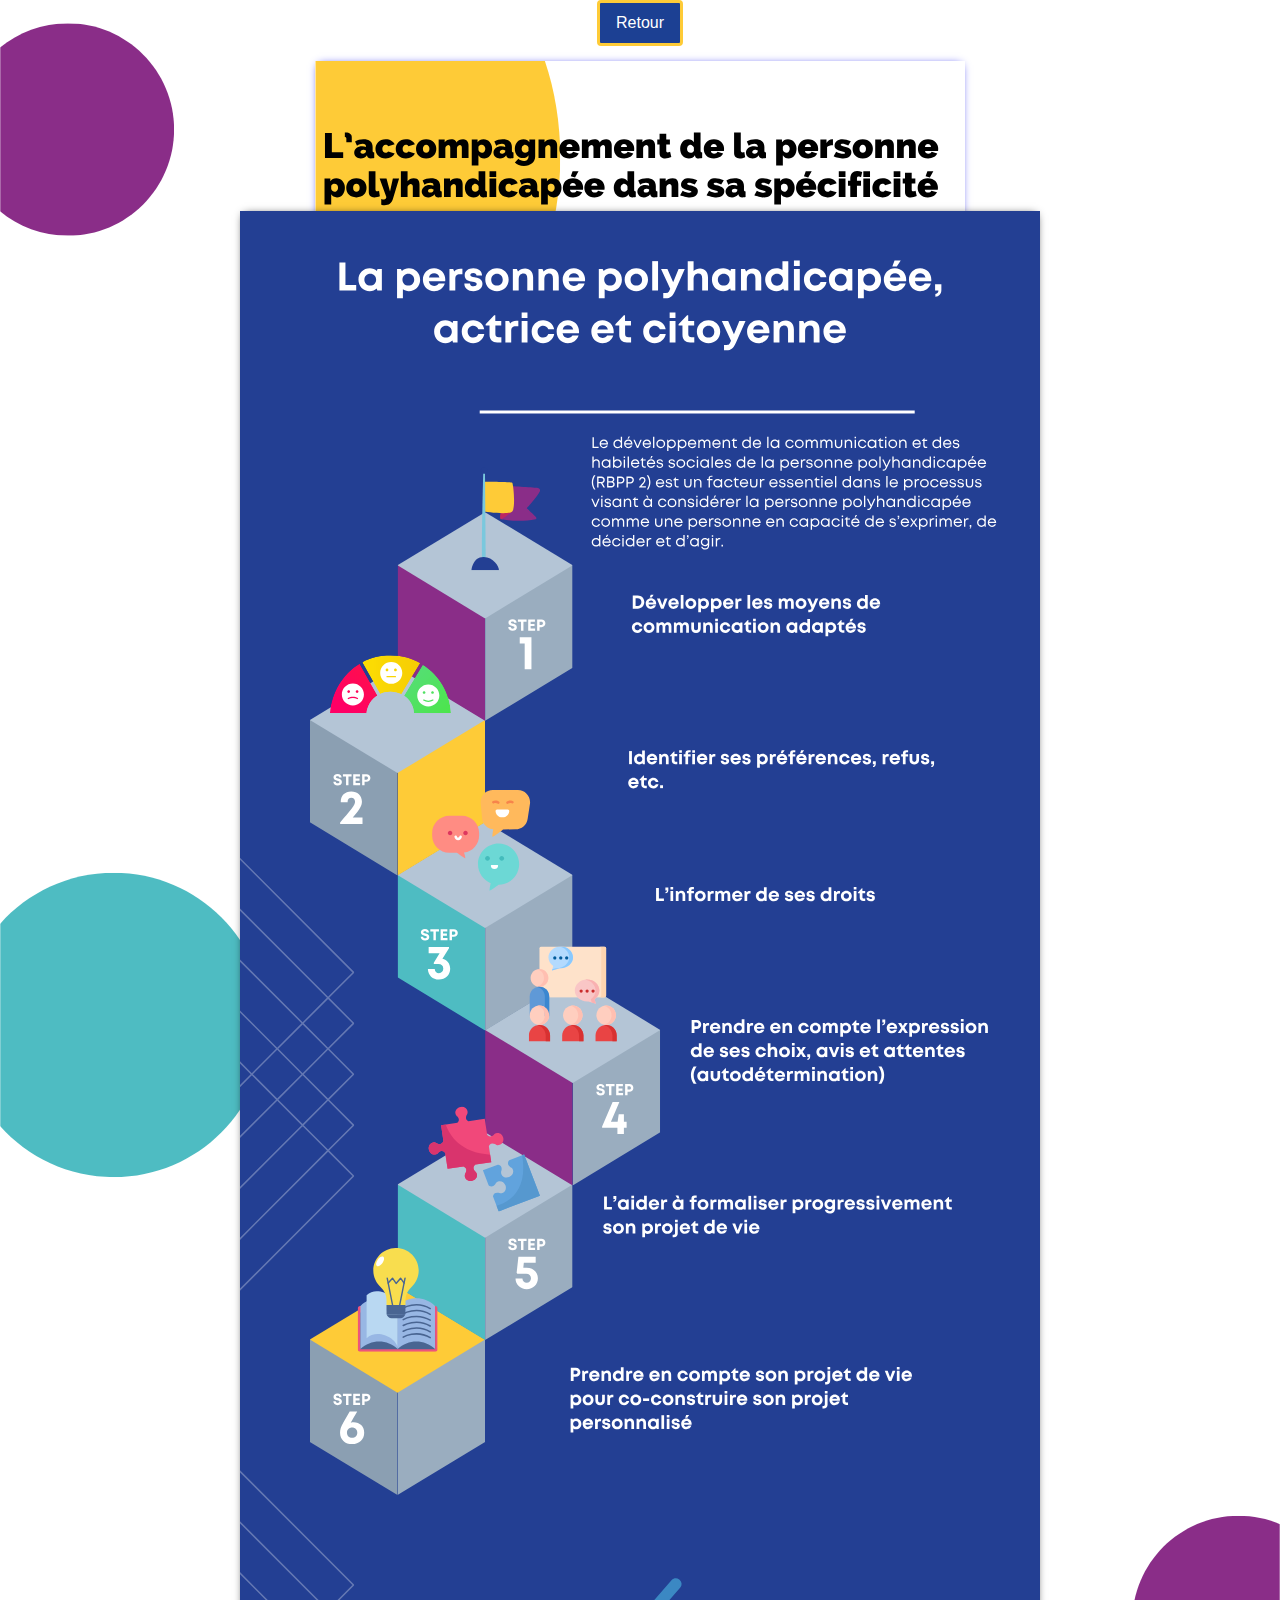
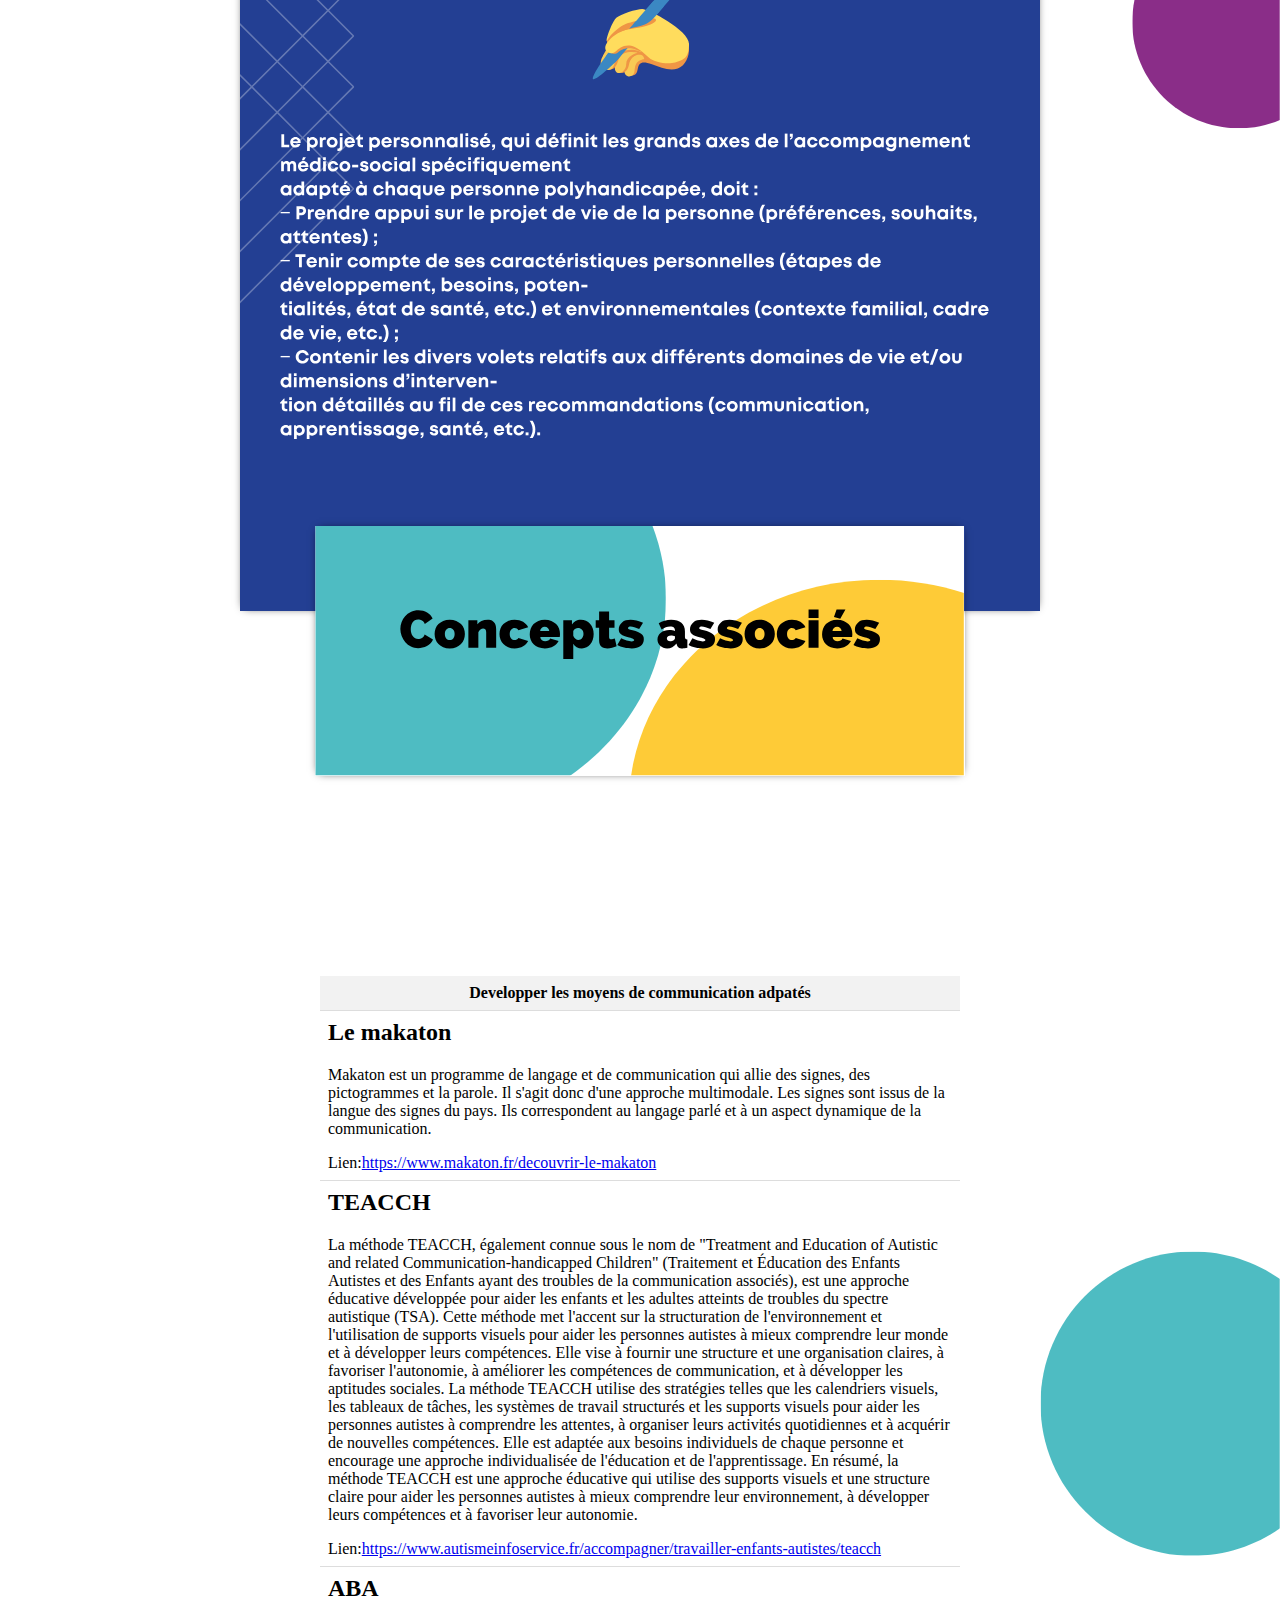
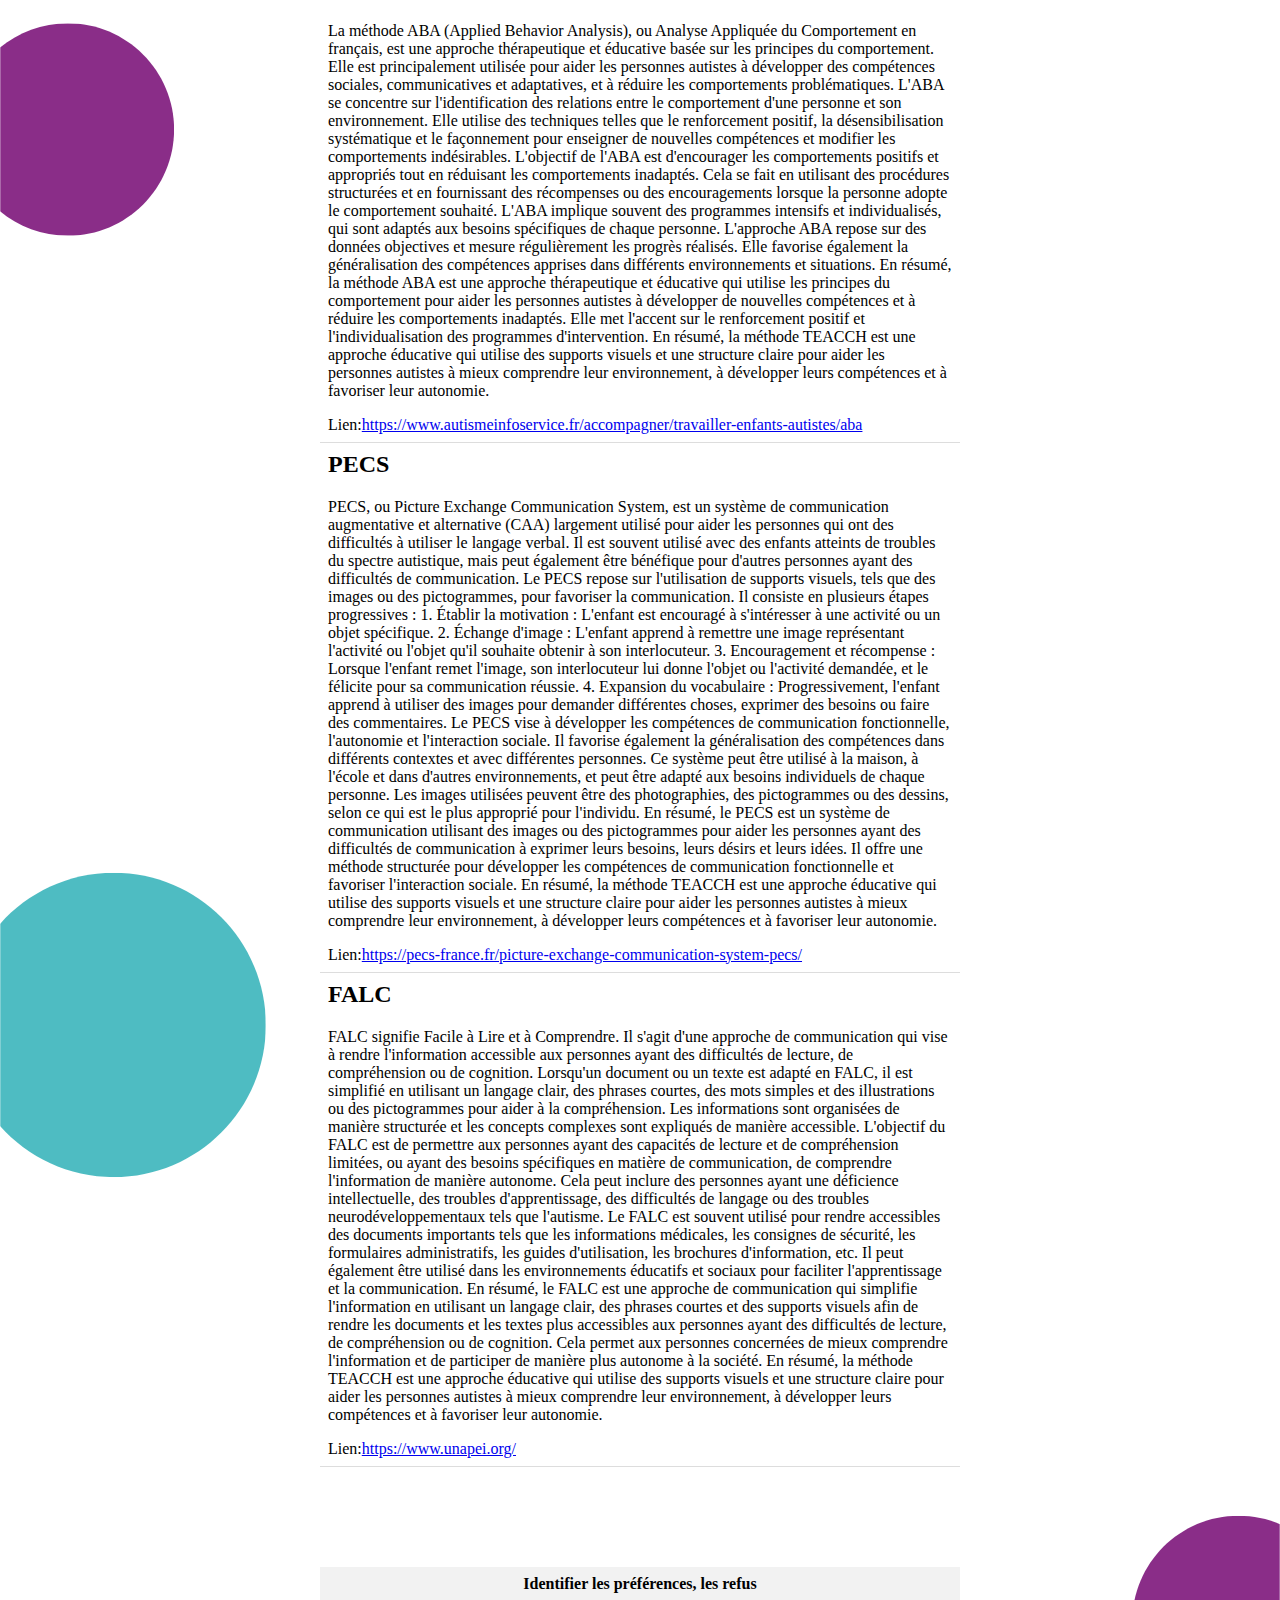
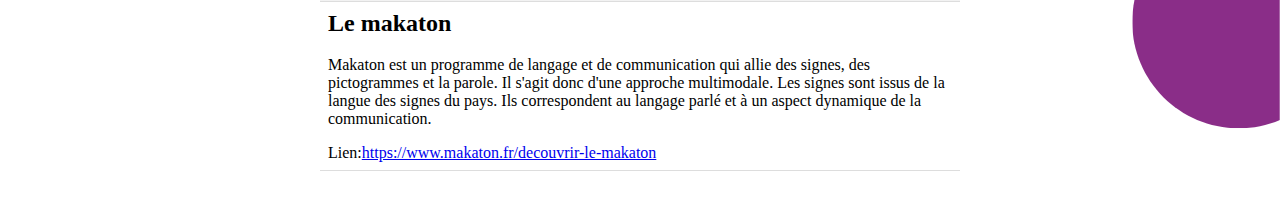
==== citoyen.html @ c59e1968 "citiyens 2" ====
<html lang="fr">
<head>
    <meta charset="UTF-8">
    <meta name="viewport" content="width=device-width, initial-scale=1.0">
    <link rel="stylesheet" href="style_citoyen.css">
    <link rel="preconnect" href="https://fonts.googleapis.com">
<link rel="preconnect" href="https://fonts.gstatic.com" crossorigin>
<link href="https://fonts.googleapis.com/css2?family=Roboto:wght@500&display=swap" rel="stylesheet">
    <title>Analyse: recommandations et conceptualisation du projet de service</title>
</head>
<body>
    <header>
        <a href="index.html">
            <button class="btn_ressources">Retour</button>
        </a>
        <a href="index.html">
            <img src="img/Title.svg" class="title">
        </a> 
     </header>

   
    
    <div class="img_citoyen_container">
        <img src="img/personne_citoyenne.svg" class="img_citoyen">
    </div>
     
    <div class="concepts_container">
        <img src="img/concepts-associés.svg" class="concepts">
    </div>
   
    <div class="table_countainer">
            <table class="table">
                <thead>
                <tr class="merged-row">
                    <th colspan="2">Developper les moyens de communication adpatés</th>
                </tr>
                </thead>
                <tbody>
                <tr>
                    <td>
                        <h2>Le makaton</h2>
                        <p>Makaton est un programme de langage et de communication qui allie des signes, des pictogrammes et la parole. Il s'agit donc d'une approche multimodale. Les signes sont issus de la langue des signes du pays. Ils correspondent au langage parlé et à un aspect dynamique de la communication.</p>
                        <p>Lien:<a href="https://www.makaton.fr/decouvrir-le-makaton">https://www.makaton.fr/decouvrir-le-makaton</a></p>
                    </td>
                </tr>
                <tr>
                    <td>
                        <h2>TEACCH</h2>
                        <p>La méthode TEACCH, également connue sous le nom de "Treatment and Education of Autistic and related Communication-handicapped Children" (Traitement et Éducation des Enfants Autistes et des Enfants ayant des troubles de la communication associés), est une approche éducative développée pour aider les enfants et les adultes atteints de troubles du spectre autistique (TSA). 
                            Cette méthode met l'accent sur la structuration de l'environnement et l'utilisation de supports visuels pour aider les personnes autistes à mieux comprendre leur monde et à développer leurs compétences. Elle vise à fournir une structure et une organisation claires, à favoriser l'autonomie, à améliorer les compétences de communication, et à développer les aptitudes sociales.
                            La méthode TEACCH utilise des stratégies telles que les calendriers visuels, les tableaux de tâches, les systèmes de travail structurés et les supports visuels pour aider les personnes autistes à comprendre les attentes, à organiser leurs activités quotidiennes et à acquérir de nouvelles compétences. Elle est adaptée aux besoins individuels de chaque personne et encourage une approche individualisée de l'éducation et de l'apprentissage.
                            En résumé, la méthode TEACCH est une approche éducative qui utilise des supports visuels et une structure claire pour aider les personnes autistes à mieux comprendre leur environnement, à développer leurs compétences et à favoriser leur autonomie.</p>
                        <p>Lien:<a href="https://www.autismeinfoservice.fr/accompagner/travailler-enfants-autistes/teacch">https://www.autismeinfoservice.fr/accompagner/travailler-enfants-autistes/teacch</a></p>
                    </td>
                </tr>
                <tr>
                    <td>
                        <h2>ABA</h2>
                        <p>La méthode ABA (Applied Behavior Analysis), ou Analyse Appliquée du Comportement en français, est une approche thérapeutique et éducative basée sur les principes du comportement. Elle est principalement utilisée pour aider les personnes autistes à développer des compétences sociales, communicatives et adaptatives, et à réduire les comportements problématiques.
                            L'ABA se concentre sur l'identification des relations entre le comportement d'une personne et son environnement. Elle utilise des techniques telles que le renforcement positif, la désensibilisation systématique et le façonnement pour enseigner de nouvelles compétences et modifier les comportements indésirables.
                            L'objectif de l'ABA est d'encourager les comportements positifs et appropriés tout en réduisant les comportements inadaptés. Cela se fait en utilisant des procédures structurées et en fournissant des récompenses ou des encouragements lorsque la personne adopte le comportement souhaité. L'ABA implique souvent des programmes intensifs et individualisés, qui sont adaptés aux besoins spécifiques de chaque personne.
                            L'approche ABA repose sur des données objectives et mesure régulièrement les progrès réalisés. Elle favorise également la généralisation des compétences apprises dans différents environnements et situations.
                            En résumé, la méthode ABA est une approche thérapeutique et éducative qui utilise les principes du comportement pour aider les personnes autistes à développer de nouvelles compétences et à réduire les comportements inadaptés. Elle met l'accent sur le renforcement positif et l'individualisation des programmes d'intervention.
                            En résumé, la méthode TEACCH est une approche éducative qui utilise des supports visuels et une structure claire pour aider les personnes autistes à mieux comprendre leur environnement, à développer leurs compétences et à favoriser leur autonomie.</p>
                        <p>Lien:<a href="https://www.autismeinfoservice.fr/accompagner/travailler-enfants-autistes/aba">https://www.autismeinfoservice.fr/accompagner/travailler-enfants-autistes/aba</a></p>
                    </td>
                </tr>
                <tr>
                    <td>
                        <h2>PECS</h2>
                        <p>PECS, ou Picture Exchange Communication System, est un système de communication augmentative et alternative (CAA) largement utilisé pour aider les personnes qui ont des difficultés à utiliser le langage verbal. Il est souvent utilisé avec des enfants atteints de troubles du spectre autistique, mais peut également être bénéfique pour d'autres personnes ayant des difficultés de communication.
                            Le PECS repose sur l'utilisation de supports visuels, tels que des images ou des pictogrammes, pour favoriser la communication. Il consiste en plusieurs étapes progressives :
                            1. Établir la motivation : L'enfant est encouragé à s'intéresser à une activité ou un objet spécifique.
                            2. Échange d'image : L'enfant apprend à remettre une image représentant l'activité ou l'objet qu'il souhaite obtenir à son interlocuteur.
                            3. Encouragement et récompense : Lorsque l'enfant remet l'image, son interlocuteur lui donne l'objet ou l'activité demandée, et le félicite pour sa communication réussie.
                            4. Expansion du vocabulaire : Progressivement, l'enfant apprend à utiliser des images pour demander différentes choses, exprimer des besoins ou faire des commentaires.
                            Le PECS vise à développer les compétences de communication fonctionnelle, l'autonomie et l'interaction sociale. Il favorise également la généralisation des compétences dans différents contextes et avec différentes personnes.
                            Ce système peut être utilisé à la maison, à l'école et dans d'autres environnements, et peut être adapté aux besoins individuels de chaque personne. Les images utilisées peuvent être des photographies, des pictogrammes ou des dessins, selon ce qui est le plus approprié pour l'individu.
                            En résumé, le PECS est un système de communication utilisant des images ou des pictogrammes pour aider les personnes ayant des difficultés de communication à exprimer leurs besoins, leurs désirs et leurs idées. Il offre une méthode structurée pour développer les compétences de communication fonctionnelle et favoriser l'interaction sociale.
                            En résumé, la méthode TEACCH est une approche éducative qui utilise des supports visuels et une structure claire pour aider les personnes autistes à mieux comprendre leur environnement, à développer leurs compétences et à favoriser leur autonomie.</p>
                        <p>Lien:<a href="https://pecs-france.fr/picture-exchange-communication-system-pecs/">https://pecs-france.fr/picture-exchange-communication-system-pecs/</a></p>
                    </td>
                </tr>
                <tr>
                    <td>
                        <h2>FALC</h2>
                        <p>FALC signifie Facile à Lire et à Comprendre. Il s'agit d'une approche de communication qui vise à rendre l'information accessible aux personnes ayant des difficultés de lecture, de compréhension ou de cognition.
                            Lorsqu'un document ou un texte est adapté en FALC, il est simplifié en utilisant un langage clair, des phrases courtes, des mots simples et des illustrations ou des pictogrammes pour aider à la compréhension. Les informations sont organisées de manière structurée et les concepts complexes sont expliqués de manière accessible.
                            L'objectif du FALC est de permettre aux personnes ayant des capacités de lecture et de compréhension limitées, ou ayant des besoins spécifiques en matière de communication, de comprendre l'information de manière autonome. Cela peut inclure des personnes ayant une déficience intellectuelle, des troubles d'apprentissage, des difficultés de langage ou des troubles neurodéveloppementaux tels que l'autisme.
                            Le FALC est souvent utilisé pour rendre accessibles des documents importants tels que les informations médicales, les consignes de sécurité, les formulaires administratifs, les guides d'utilisation, les brochures d'information, etc. Il peut également être utilisé dans les environnements éducatifs et sociaux pour faciliter l'apprentissage et la communication.
                            En résumé, le FALC est une approche de communication qui simplifie l'information en utilisant un langage clair, des phrases courtes et des supports visuels afin de rendre les documents et les textes plus accessibles aux personnes ayant des difficultés de lecture, de compréhension ou de cognition. Cela permet aux personnes concernées de mieux comprendre l'information et de participer de manière plus autonome à la société.
                            En résumé, la méthode TEACCH est une approche éducative qui utilise des supports visuels et une structure claire pour aider les personnes autistes à mieux comprendre leur environnement, à développer leurs compétences et à favoriser leur autonomie.</p>
                        <p>Lien:<a href="https://www.unapei.org/wp-content/uploads/2018/11/L%E2%80%99information-pour-tous-Re%CC%80gles-europe%CC%81ennes-pour-une-information-facile-a%CC%80-lire-et-a%CC%80-comprendre.pdf">https://www.unapei.org/</a></p>
                    </td>
                </tr>
                </tbody>
            </table>
        </div> 
    
        <div class="table_countainer">
            <table class="table">
                <thead>
                <tr class="merged-row">
                    <th colspan="2">Identifier les préférences, les refus</th>
                </tr>
                </thead>
                <tbody>
                <tr>
                    <td>
                        <h2>Le makaton</h2>
                        <p>Makaton est un programme de langage et de communication qui allie des signes, des pictogrammes et la parole. Il s'agit donc d'une approche multimodale. Les signes sont issus de la langue des signes du pays. Ils correspondent au langage parlé et à un aspect dynamique de la communication.</p>
                        <p>Lien:<a href="https://www.makaton.fr/decouvrir-le-makaton">https://www.makaton.fr/decouvrir-le-makaton</a></p>
                    </td>
                </tr>
                
                </tbody>
            </table>
        </div> 

    <footer>
    
    </footer>
</body>
</html>
---- style_citoyen.css ----
html{
  background-image: url('img/background_second.svg');
  background-size: cover; /* ou contain, en fonction de vos besoins */
  background-repeat: repeat;
  background-position: center center;
}

html, body {
  height: 100%;
  margin: 0;
  padding: 0;
  
}

header {
  display: flex;
  flex-direction: column;
  align-items: center;
  text-align: center;
  padding: 0;
}

.img_citoyen_container {
height: 200%;
margin: 0;
padding: 0;
display: flex;
align-content: center;
justify-content: center;
flex-wrap: wrap;
flex-direction: column;
}

.title {

  display: flex;
  justify-content: center;
  align-items: center;
  margin-top: 15px;
  border: 0px solid white;
  box-shadow: 0px 0px 9px -4px;

}

.img_citoyen {
 height:300%;
 margin-top:150px;
 margin-bottom: 150px;
 border: 0px solid white;
 box-shadow: 0px 0px 9px -4px;

}

.concepts_container {
  display: flex;
  justify-content: center;
  
  margin-top: 15px;
  margin-bottom: 150px;
}

.concepts{
  border: 0px solid white;
  box-shadow: 0px 0px 9px -4px;
}

.table_countainer{
  display:flex;
  justify-content: center;
}
  
  .table {
    border-collapse: collapse;
    width: 50%;
    margin:50px;
  }
  
  .table th, .table td {
    padding: 8px;
    border-bottom: 1px solid #ddd;
  }
  
  .table th {
    background-color: #f2f2f2;
  }
  .btn_ressources {
    display: inline-block;
    padding: 0.5rem 1rem;
    font-size: 1rem;
    font-weight: 400;
    line-height: 1.5;
    text-align: center;
    white-space: nowrap;
    vertical-align: middle;
    cursor: pointer;
    user-select: none;
    border: 3px solid #fecb37;
    border-radius: 0.25rem;
    color: #fff;
    background-color: #1c4093;
  }
  
  footer{
    display: flex;
    justify-content:flex-start;
    padding: 0px 75px 0px 75px;

  }

  .btn_ressources:hover {
    background-color: #4e70bd;
  }
  
  .btn_ressources:focus {
    outline: none;
    box-shadow: 0 0 0 0.2rem rgba(0, 123, 255, 0.25);
  }
  
  .btn_ressources:active {
    background-color: #1c4093;
    border-color: #1c4093;
  }
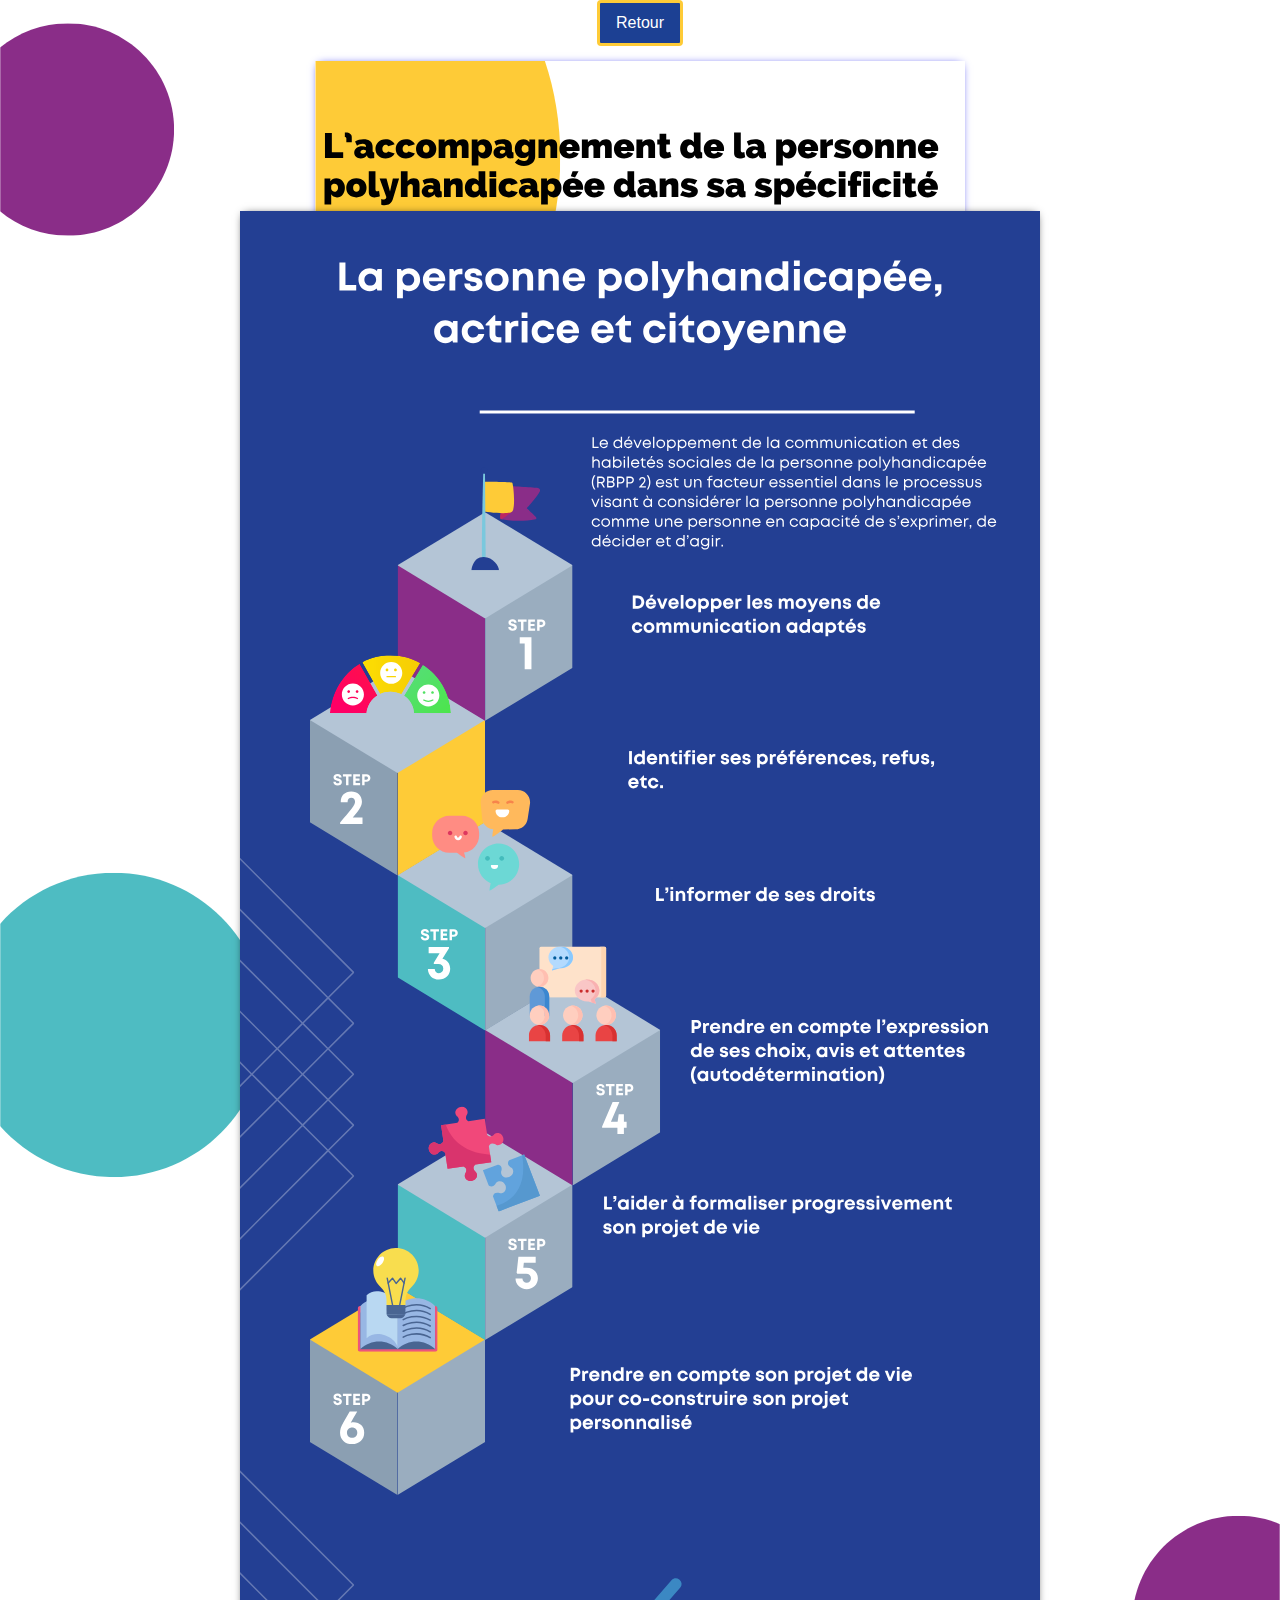
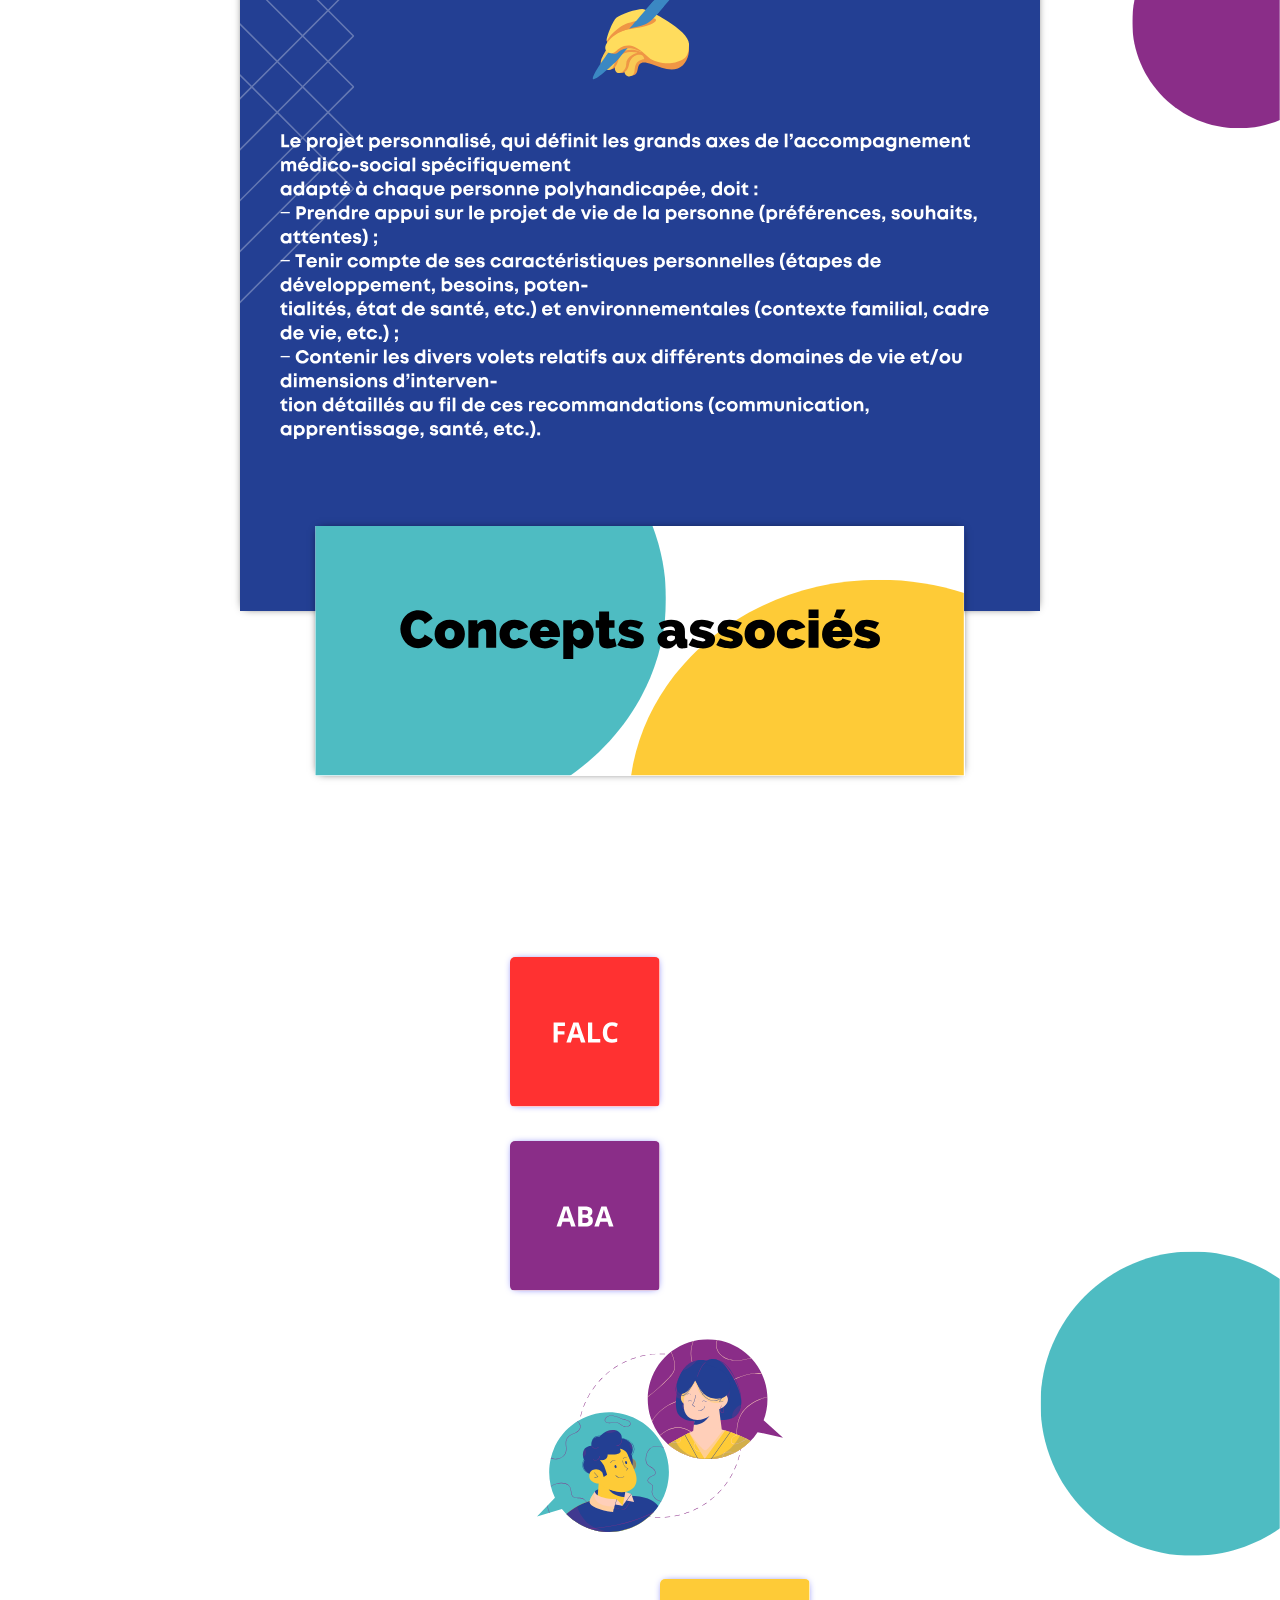
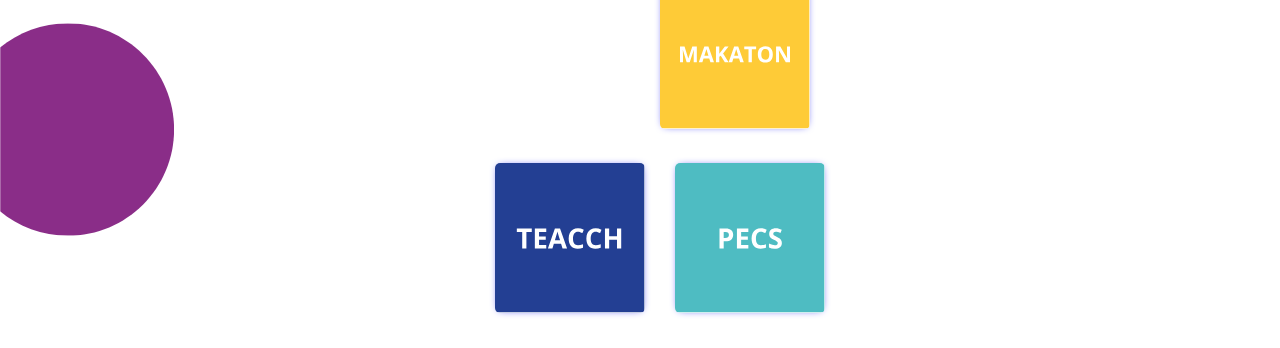
==== commit e39d22c0: "logo com citoyen" ====
--- a/citoyen.html
+++ b/citoyen.html
@@ -28,94 +28,40 @@
         <img src="img/concepts-associés.svg" class="concepts">
     </div>
    
-    <div class="table_countainer">
-            <table class="table">
-                <thead>
-                <tr class="merged-row">
-                    <th colspan="2">Developper les moyens de communication adpatés</th>
-                </tr>
-                </thead>
-                <tbody>
-                <tr>
-                    <td>
-                        <h2>Le makaton</h2>
-                        <p>Makaton est un programme de langage et de communication qui allie des signes, des pictogrammes et la parole. Il s'agit donc d'une approche multimodale. Les signes sont issus de la langue des signes du pays. Ils correspondent au langage parlé et à un aspect dynamique de la communication.</p>
-                        <p>Lien:<a href="https://www.makaton.fr/decouvrir-le-makaton">https://www.makaton.fr/decouvrir-le-makaton</a></p>
-                    </td>
-                </tr>
-                <tr>
-                    <td>
-                        <h2>TEACCH</h2>
-                        <p>La méthode TEACCH, également connue sous le nom de "Treatment and Education of Autistic and related Communication-handicapped Children" (Traitement et Éducation des Enfants Autistes et des Enfants ayant des troubles de la communication associés), est une approche éducative développée pour aider les enfants et les adultes atteints de troubles du spectre autistique (TSA). 
-                            Cette méthode met l'accent sur la structuration de l'environnement et l'utilisation de supports visuels pour aider les personnes autistes à mieux comprendre leur monde et à développer leurs compétences. Elle vise à fournir une structure et une organisation claires, à favoriser l'autonomie, à améliorer les compétences de communication, et à développer les aptitudes sociales.
-                            La méthode TEACCH utilise des stratégies telles que les calendriers visuels, les tableaux de tâches, les systèmes de travail structurés et les supports visuels pour aider les personnes autistes à comprendre les attentes, à organiser leurs activités quotidiennes et à acquérir de nouvelles compétences. Elle est adaptée aux besoins individuels de chaque personne et encourage une approche individualisée de l'éducation et de l'apprentissage.
-                            En résumé, la méthode TEACCH est une approche éducative qui utilise des supports visuels et une structure claire pour aider les personnes autistes à mieux comprendre leur environnement, à développer leurs compétences et à favoriser leur autonomie.</p>
-                        <p>Lien:<a href="https://www.autismeinfoservice.fr/accompagner/travailler-enfants-autistes/teacch">https://www.autismeinfoservice.fr/accompagner/travailler-enfants-autistes/teacch</a></p>
-                    </td>
-                </tr>
-                <tr>
-                    <td>
-                        <h2>ABA</h2>
-                        <p>La méthode ABA (Applied Behavior Analysis), ou Analyse Appliquée du Comportement en français, est une approche thérapeutique et éducative basée sur les principes du comportement. Elle est principalement utilisée pour aider les personnes autistes à développer des compétences sociales, communicatives et adaptatives, et à réduire les comportements problématiques.
-                            L'ABA se concentre sur l'identification des relations entre le comportement d'une personne et son environnement. Elle utilise des techniques telles que le renforcement positif, la désensibilisation systématique et le façonnement pour enseigner de nouvelles compétences et modifier les comportements indésirables.
-                            L'objectif de l'ABA est d'encourager les comportements positifs et appropriés tout en réduisant les comportements inadaptés. Cela se fait en utilisant des procédures structurées et en fournissant des récompenses ou des encouragements lorsque la personne adopte le comportement souhaité. L'ABA implique souvent des programmes intensifs et individualisés, qui sont adaptés aux besoins spécifiques de chaque personne.
-                            L'approche ABA repose sur des données objectives et mesure régulièrement les progrès réalisés. Elle favorise également la généralisation des compétences apprises dans différents environnements et situations.
-                            En résumé, la méthode ABA est une approche thérapeutique et éducative qui utilise les principes du comportement pour aider les personnes autistes à développer de nouvelles compétences et à réduire les comportements inadaptés. Elle met l'accent sur le renforcement positif et l'individualisation des programmes d'intervention.
-                            En résumé, la méthode TEACCH est une approche éducative qui utilise des supports visuels et une structure claire pour aider les personnes autistes à mieux comprendre leur environnement, à développer leurs compétences et à favoriser leur autonomie.</p>
-                        <p>Lien:<a href="https://www.autismeinfoservice.fr/accompagner/travailler-enfants-autistes/aba">https://www.autismeinfoservice.fr/accompagner/travailler-enfants-autistes/aba</a></p>
-                    </td>
-                </tr>
-                <tr>
-                    <td>
-                        <h2>PECS</h2>
-                        <p>PECS, ou Picture Exchange Communication System, est un système de communication augmentative et alternative (CAA) largement utilisé pour aider les personnes qui ont des difficultés à utiliser le langage verbal. Il est souvent utilisé avec des enfants atteints de troubles du spectre autistique, mais peut également être bénéfique pour d'autres personnes ayant des difficultés de communication.
-                            Le PECS repose sur l'utilisation de supports visuels, tels que des images ou des pictogrammes, pour favoriser la communication. Il consiste en plusieurs étapes progressives :
-                            1. Établir la motivation : L'enfant est encouragé à s'intéresser à une activité ou un objet spécifique.
-                            2. Échange d'image : L'enfant apprend à remettre une image représentant l'activité ou l'objet qu'il souhaite obtenir à son interlocuteur.
-                            3. Encouragement et récompense : Lorsque l'enfant remet l'image, son interlocuteur lui donne l'objet ou l'activité demandée, et le félicite pour sa communication réussie.
-                            4. Expansion du vocabulaire : Progressivement, l'enfant apprend à utiliser des images pour demander différentes choses, exprimer des besoins ou faire des commentaires.
-                            Le PECS vise à développer les compétences de communication fonctionnelle, l'autonomie et l'interaction sociale. Il favorise également la généralisation des compétences dans différents contextes et avec différentes personnes.
-                            Ce système peut être utilisé à la maison, à l'école et dans d'autres environnements, et peut être adapté aux besoins individuels de chaque personne. Les images utilisées peuvent être des photographies, des pictogrammes ou des dessins, selon ce qui est le plus approprié pour l'individu.
-                            En résumé, le PECS est un système de communication utilisant des images ou des pictogrammes pour aider les personnes ayant des difficultés de communication à exprimer leurs besoins, leurs désirs et leurs idées. Il offre une méthode structurée pour développer les compétences de communication fonctionnelle et favoriser l'interaction sociale.
-                            En résumé, la méthode TEACCH est une approche éducative qui utilise des supports visuels et une structure claire pour aider les personnes autistes à mieux comprendre leur environnement, à développer leurs compétences et à favoriser leur autonomie.</p>
-                        <p>Lien:<a href="https://pecs-france.fr/picture-exchange-communication-system-pecs/">https://pecs-france.fr/picture-exchange-communication-system-pecs/</a></p>
-                    </td>
-                </tr>
-                <tr>
-                    <td>
-                        <h2>FALC</h2>
-                        <p>FALC signifie Facile à Lire et à Comprendre. Il s'agit d'une approche de communication qui vise à rendre l'information accessible aux personnes ayant des difficultés de lecture, de compréhension ou de cognition.
-                            Lorsqu'un document ou un texte est adapté en FALC, il est simplifié en utilisant un langage clair, des phrases courtes, des mots simples et des illustrations ou des pictogrammes pour aider à la compréhension. Les informations sont organisées de manière structurée et les concepts complexes sont expliqués de manière accessible.
-                            L'objectif du FALC est de permettre aux personnes ayant des capacités de lecture et de compréhension limitées, ou ayant des besoins spécifiques en matière de communication, de comprendre l'information de manière autonome. Cela peut inclure des personnes ayant une déficience intellectuelle, des troubles d'apprentissage, des difficultés de langage ou des troubles neurodéveloppementaux tels que l'autisme.
-                            Le FALC est souvent utilisé pour rendre accessibles des documents importants tels que les informations médicales, les consignes de sécurité, les formulaires administratifs, les guides d'utilisation, les brochures d'information, etc. Il peut également être utilisé dans les environnements éducatifs et sociaux pour faciliter l'apprentissage et la communication.
-                            En résumé, le FALC est une approche de communication qui simplifie l'information en utilisant un langage clair, des phrases courtes et des supports visuels afin de rendre les documents et les textes plus accessibles aux personnes ayant des difficultés de lecture, de compréhension ou de cognition. Cela permet aux personnes concernées de mieux comprendre l'information et de participer de manière plus autonome à la société.
-                            En résumé, la méthode TEACCH est une approche éducative qui utilise des supports visuels et une structure claire pour aider les personnes autistes à mieux comprendre leur environnement, à développer leurs compétences et à favoriser leur autonomie.</p>
-                        <p>Lien:<a href="https://www.unapei.org/wp-content/uploads/2018/11/L%E2%80%99information-pour-tous-Re%CC%80gles-europe%CC%81ennes-pour-une-information-facile-a%CC%80-lire-et-a%CC%80-comprendre.pdf">https://www.unapei.org/</a></p>
-                    </td>
-                </tr>
-                </tbody>
-            </table>
-        </div> 
-    
-        <div class="table_countainer">
-            <table class="table">
-                <thead>
-                <tr class="merged-row">
-                    <th colspan="2">Identifier les préférences, les refus</th>
-                </tr>
-                </thead>
-                <tbody>
-                <tr>
-                    <td>
-                        <h2>Le makaton</h2>
-                        <p>Makaton est un programme de langage et de communication qui allie des signes, des pictogrammes et la parole. Il s'agit donc d'une approche multimodale. Les signes sont issus de la langue des signes du pays. Ils correspondent au langage parlé et à un aspect dynamique de la communication.</p>
-                        <p>Lien:<a href="https://www.makaton.fr/decouvrir-le-makaton">https://www.makaton.fr/decouvrir-le-makaton</a></p>
-                    </td>
-                </tr>
-                
-                </tbody>
-            </table>
-        </div> 
+    <div class="li_com_container">
+    <ul class="li_com_img">
+        <li>
+            <a href="http://santetresfacile.fr/files/regles_du_facile_a_lire_et_a_comprendre.pdf">
+            <img src="img/falc.svg" class="img_com">
+            </a>
+        </li>
+        <li class="li_sep"></li>
+        <li>
+            <a href="https://www.autismeinfoservice.fr/accompagner/travailler-enfants-autistes/aba">
+            <img src="img/aba.svg" class="img_com">
+            </a>
+        </li>
+        <li class="li_sep"></li>
+        <li><img src="img/img_com.svg" class="img_com_center"></li>
+        <li class="li_sep"></li>
+        <li>
+            <a href="https://www.makaton.fr/">
+            <img src="img/Le MAKATON.svg" class="img_com">
+            </a>
+        </li>
+        <li>
+            <a href="https://www.autismeinfoservice.fr/adapter/formations/methode-teacch">
+            <img src="img/teacch.svg" class="img_com">
+            </a>
+        </li>
+        <li>
+            <a href="https://pecs-france.fr/picture-exchange-communication-system-pecs/">
+            <img src="img/pecs.svg" class="img_com">
+            </a>
+        </li>
+    </ul>
+
+    </div>
 
     <footer>
     
--- a/style_citoyen.css
+++ b/style_citoyen.css
@@ -64,26 +64,8 @@
   box-shadow: 0px 0px 9px -4px;
 }
 
-.table_countainer{
-  display:flex;
-  justify-content: center;
-}
-  
-  .table {
-    border-collapse: collapse;
-    width: 50%;
-    margin:50px;
-  }
-  
-  .table th, .table td {
-    padding: 8px;
-    border-bottom: 1px solid #ddd;
-  }
-  
-  .table th {
-    background-color: #f2f2f2;
-  }
-  .btn_ressources {
+
+.btn_ressources {
     display: inline-block;
     padding: 0.5rem 1rem;
     font-size: 1rem;
@@ -98,8 +80,45 @@
     border-radius: 0.25rem;
     color: #fff;
     background-color: #1c4093;
+}
+  
+  .li_com_container{
+    display:flex;
+    align-items: center;
+    justify-content: center;
   }
+
+.li_com_img{
+    display:flex;
+    align-items: center;
+    justify-content: center;
+    flex-wrap: wrap;
+    width:29%;
+}
   
+.img_com{
+    margin:15px;
+    border-radius: 5px;
+    border: 0px solid white;
+    box-shadow: 0px 0px 9px -4px;
+}
+
+.img_com:hover{
+  margin:15px;
+  border-radius: 5px;
+  border: 0px solid white;
+  box-shadow: 0px 0px 20px -4px;
+}
+
+li{
+  list-style: none;
+}
+
+.li_sep{
+  width:150px;
+  height:150px;
+}
+
   footer{
     display: flex;
     justify-content:flex-start;
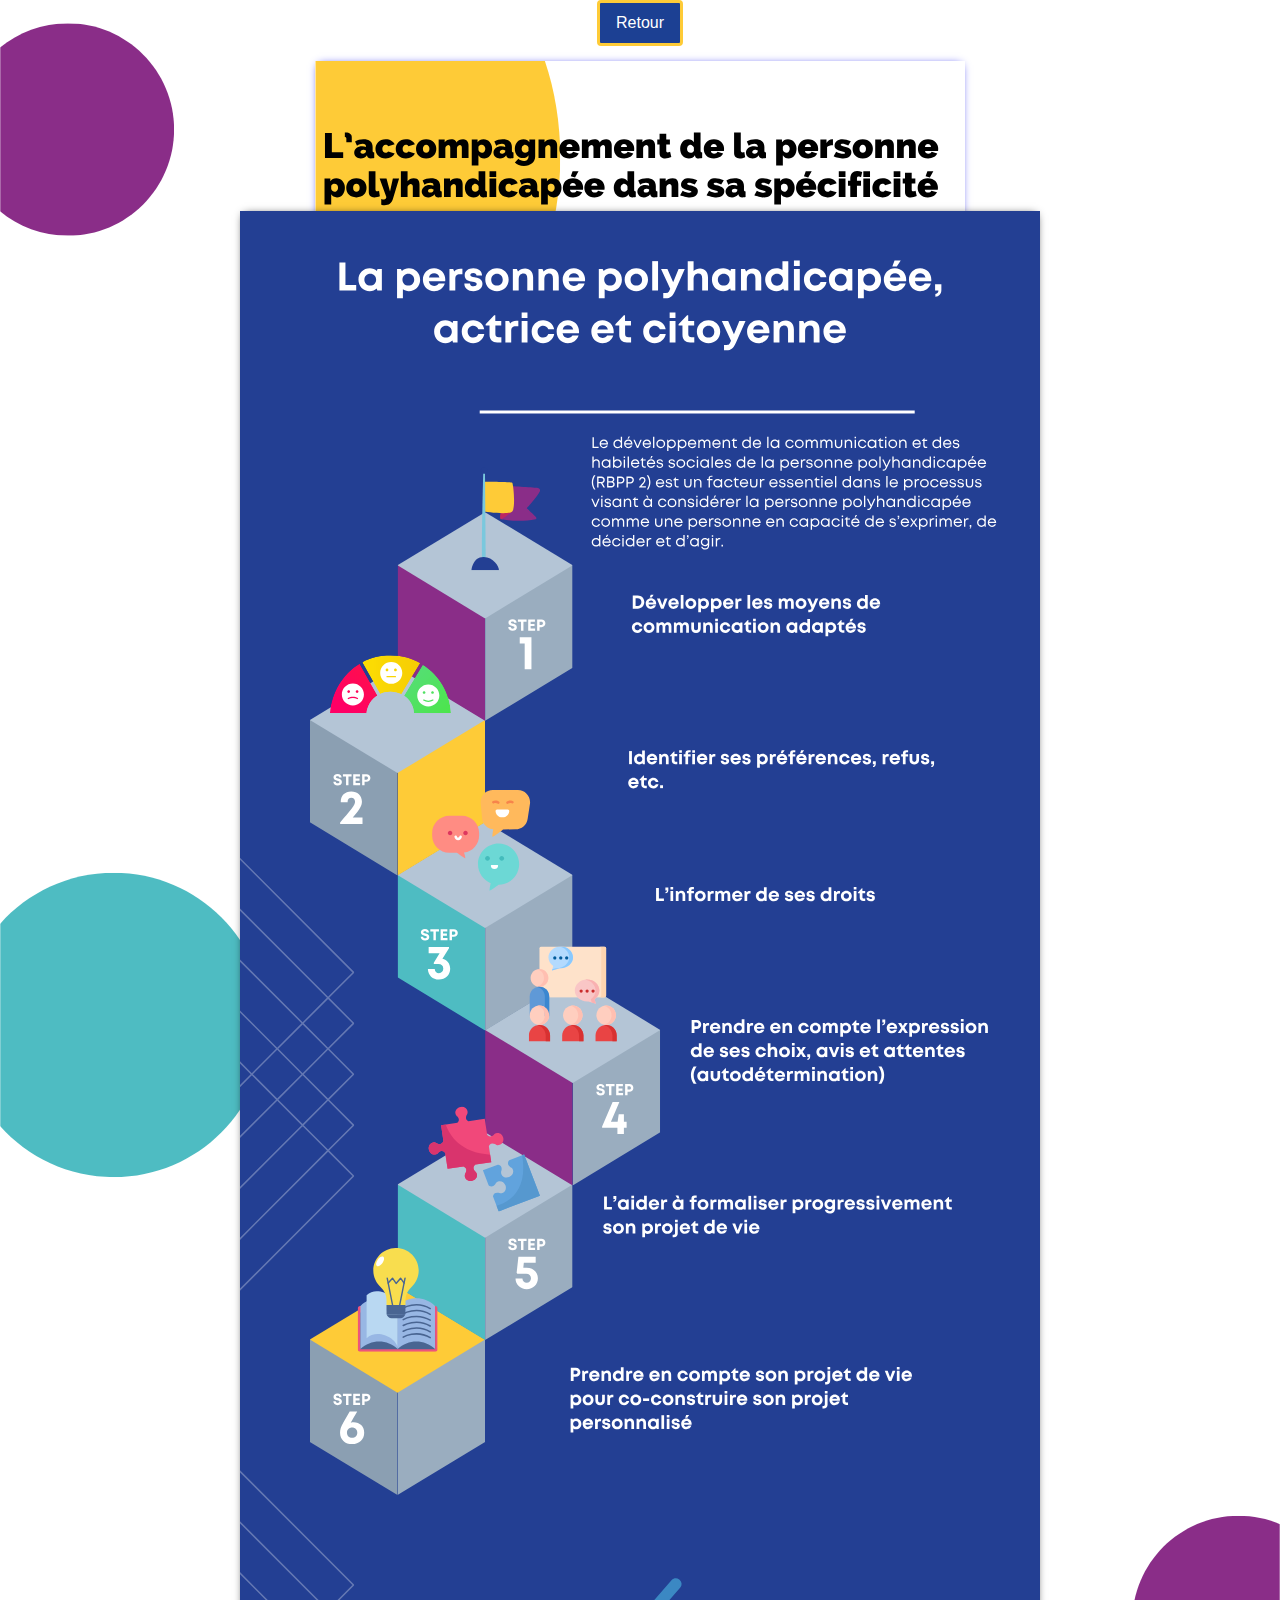
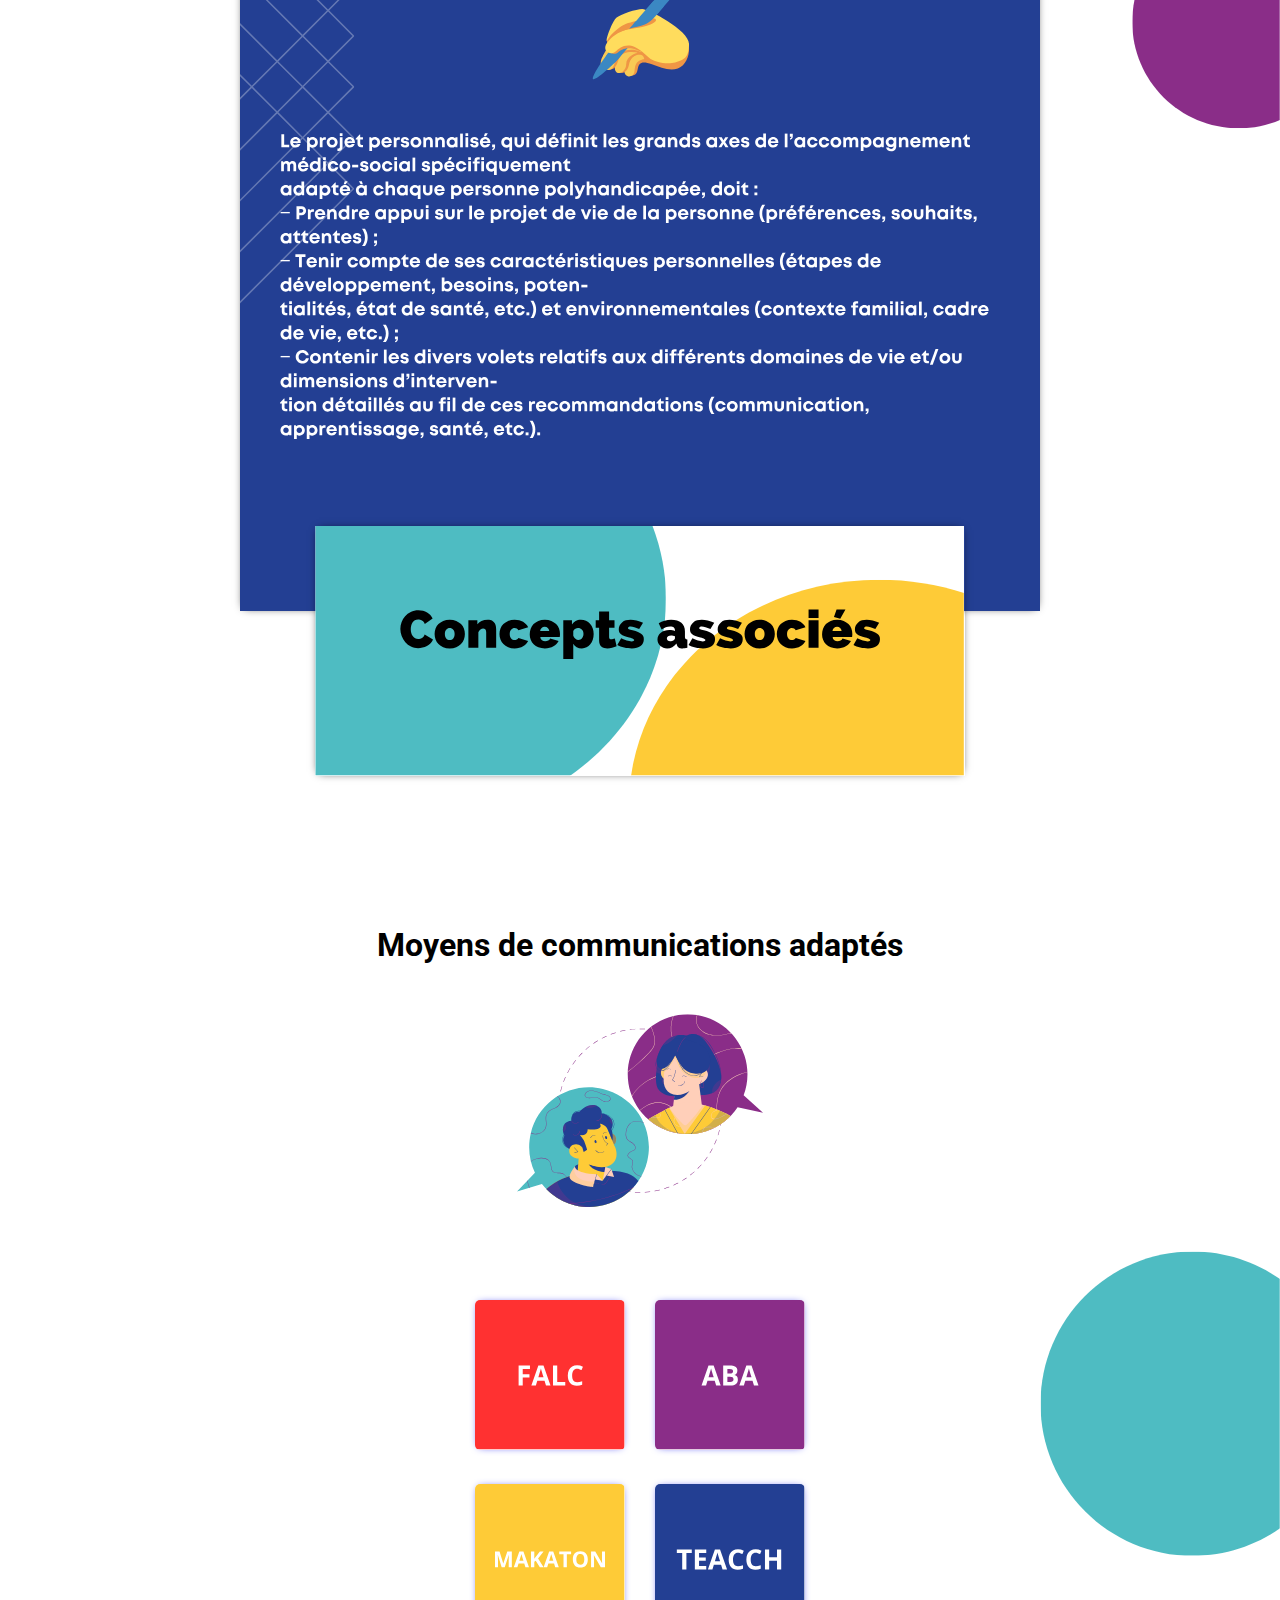
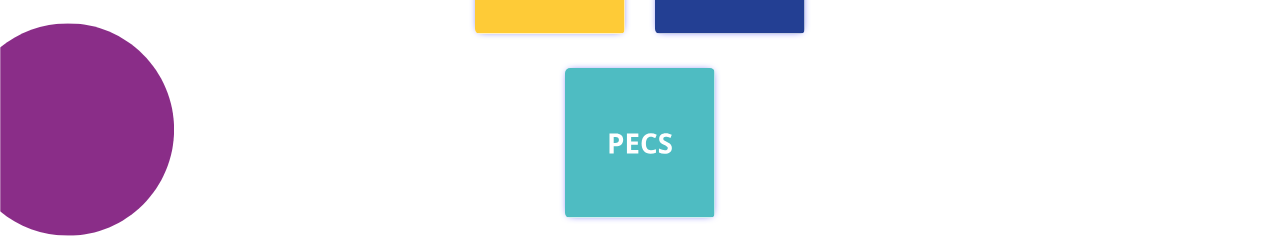
==== commit 5ce32760: "style citoyen com" ====
--- a/citoyen.html
+++ b/citoyen.html
@@ -19,15 +19,24 @@
      </header>
 
    
-    
+    <!-- infographie -->
     <div class="img_citoyen_container">
         <img src="img/personne_citoyenne.svg" class="img_citoyen">
     </div>
-     
+
+     <!-- titre concepts associés -->
     <div class="concepts_container">
         <img src="img/concepts-associés.svg" class="concepts">
     </div>
    
+    <!-- partie communication -->
+
+    <h1 class="sous-titres">Moyens de communications adaptés</h1>
+
+    <div class="sous-titres-container">
+    <img src="img/img_com.svg" class="img_com_title">
+    </div>
+
     <div class="li_com_container">
     <ul class="li_com_img">
         <li>
@@ -35,15 +44,11 @@
             <img src="img/falc.svg" class="img_com">
             </a>
         </li>
-        <li class="li_sep"></li>
         <li>
             <a href="https://www.autismeinfoservice.fr/accompagner/travailler-enfants-autistes/aba">
             <img src="img/aba.svg" class="img_com">
             </a>
         </li>
-        <li class="li_sep"></li>
-        <li><img src="img/img_com.svg" class="img_com_center"></li>
-        <li class="li_sep"></li>
         <li>
             <a href="https://www.makaton.fr/">
             <img src="img/Le MAKATON.svg" class="img_com">
--- a/style_citoyen.css
+++ b/style_citoyen.css
@@ -64,28 +64,32 @@
   box-shadow: 0px 0px 9px -4px;
 }
 
+.sous-titres {
+  display:flex;
+  justify-content: center;
+  font-family: 'Roboto', sans-serif;
+}
 
-.btn_ressources {
-    display: inline-block;
-    padding: 0.5rem 1rem;
-    font-size: 1rem;
-    font-weight: 400;
-    line-height: 1.5;
-    text-align: center;
-    white-space: nowrap;
-    vertical-align: middle;
-    cursor: pointer;
-    user-select: none;
-    border: 3px solid #fecb37;
-    border-radius: 0.25rem;
-    color: #fff;
-    background-color: #1c4093;
-}
-  
+/* partie communication */
+
+
+  ul, li {
+    margin: 0;
+    padding: 0;
+    list-style: none;
+    }
+
+  .sous-titres-container {
+  display:flex;
+  justify-content: center;
+  }
+
   .li_com_container{
     display:flex;
     align-items: center;
     justify-content: center;
+    margin-top:50px;
+    margin-bottom: 150px;
   }
 
 .li_com_img{
@@ -110,22 +114,14 @@
   box-shadow: 0px 0px 20px -4px;
 }
 
-li{
-  list-style: none;
-}
-
-.li_sep{
-  width:150px;
-  height:150px;
-}
-
-  footer{
+footer{
     display: flex;
     justify-content:flex-start;
     padding: 0px 75px 0px 75px;
 
   }
 
+  /* btn ressources et retour */
   .btn_ressources:hover {
     background-color: #4e70bd;
   }
@@ -139,4 +135,20 @@
     background-color: #1c4093;
     border-color: #1c4093;
   }
-  +  
+  .btn_ressources {
+    display: inline-block;
+    padding: 0.5rem 1rem;
+    font-size: 1rem;
+    font-weight: 400;
+    line-height: 1.5;
+    text-align: center;
+    white-space: nowrap;
+    vertical-align: middle;
+    cursor: pointer;
+    user-select: none;
+    border: 3px solid #fecb37;
+    border-radius: 0.25rem;
+    color: #fff;
+    background-color: #1c4093;
+}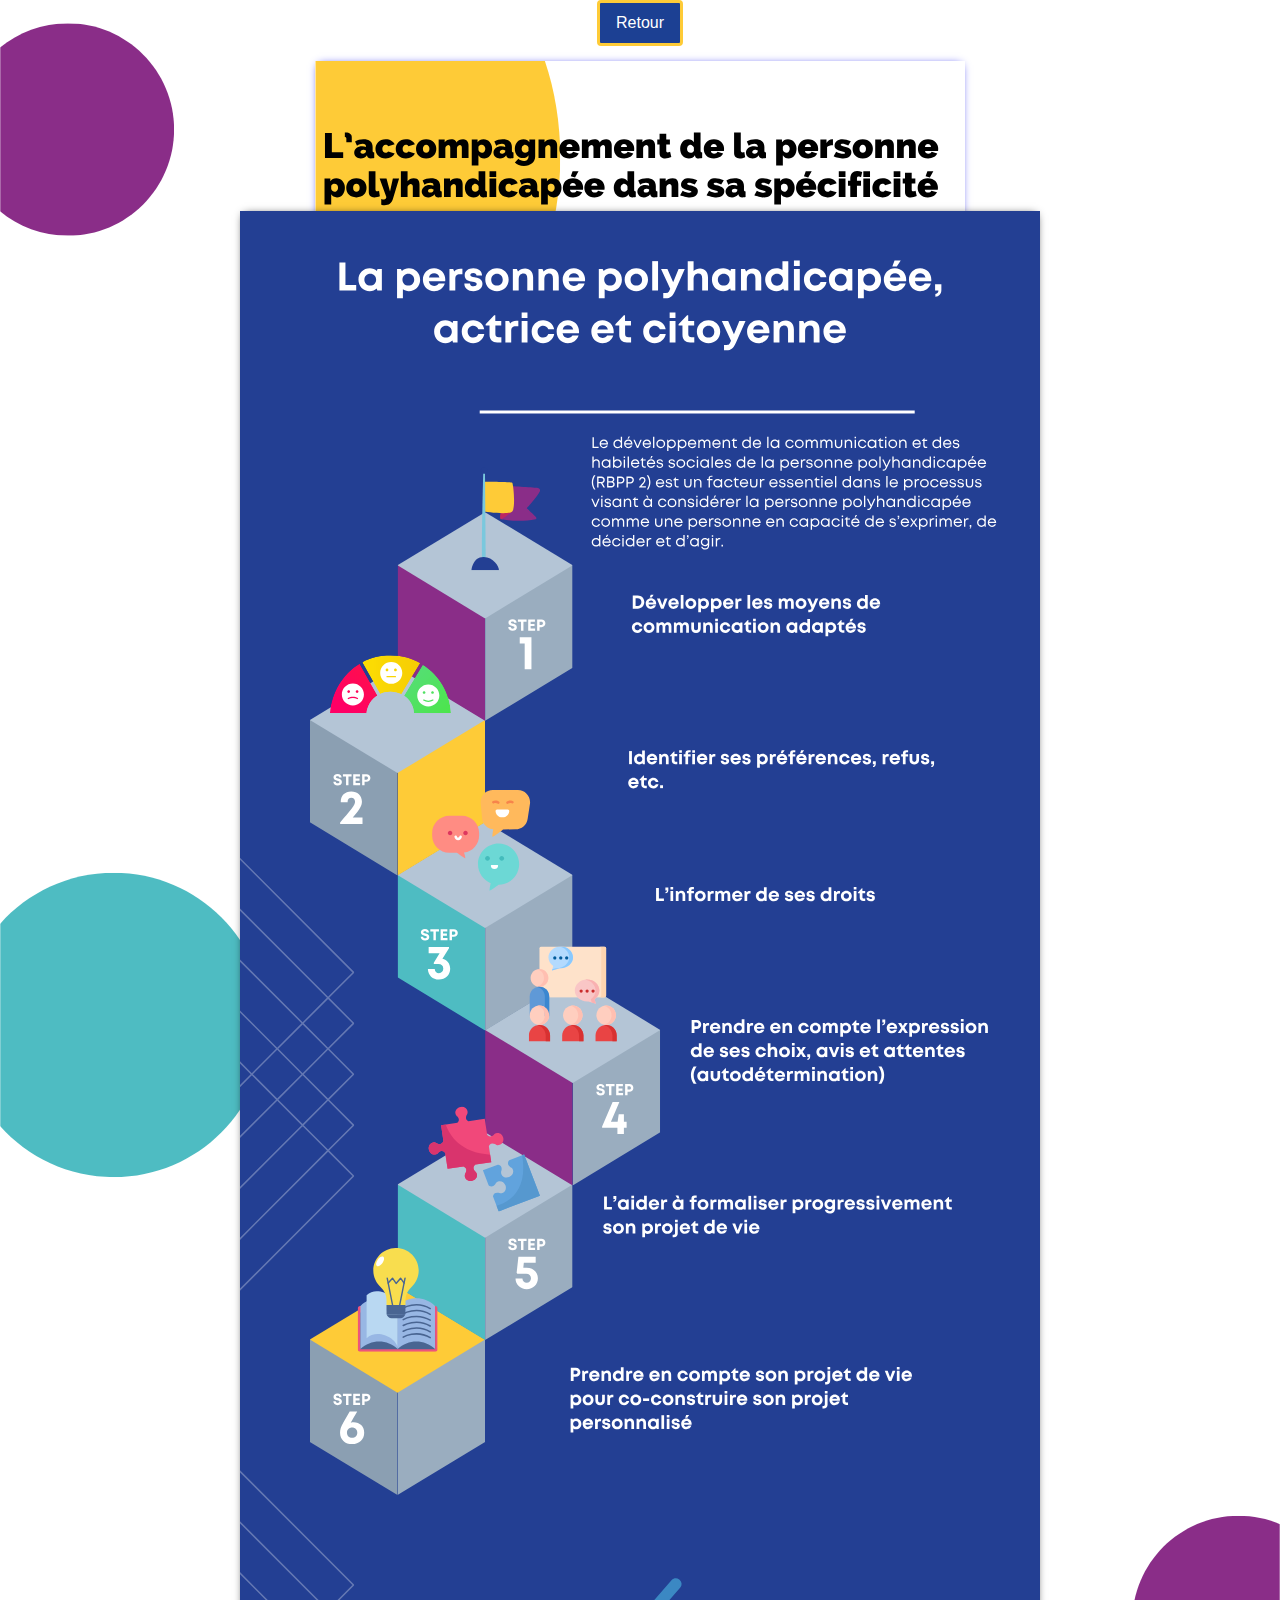
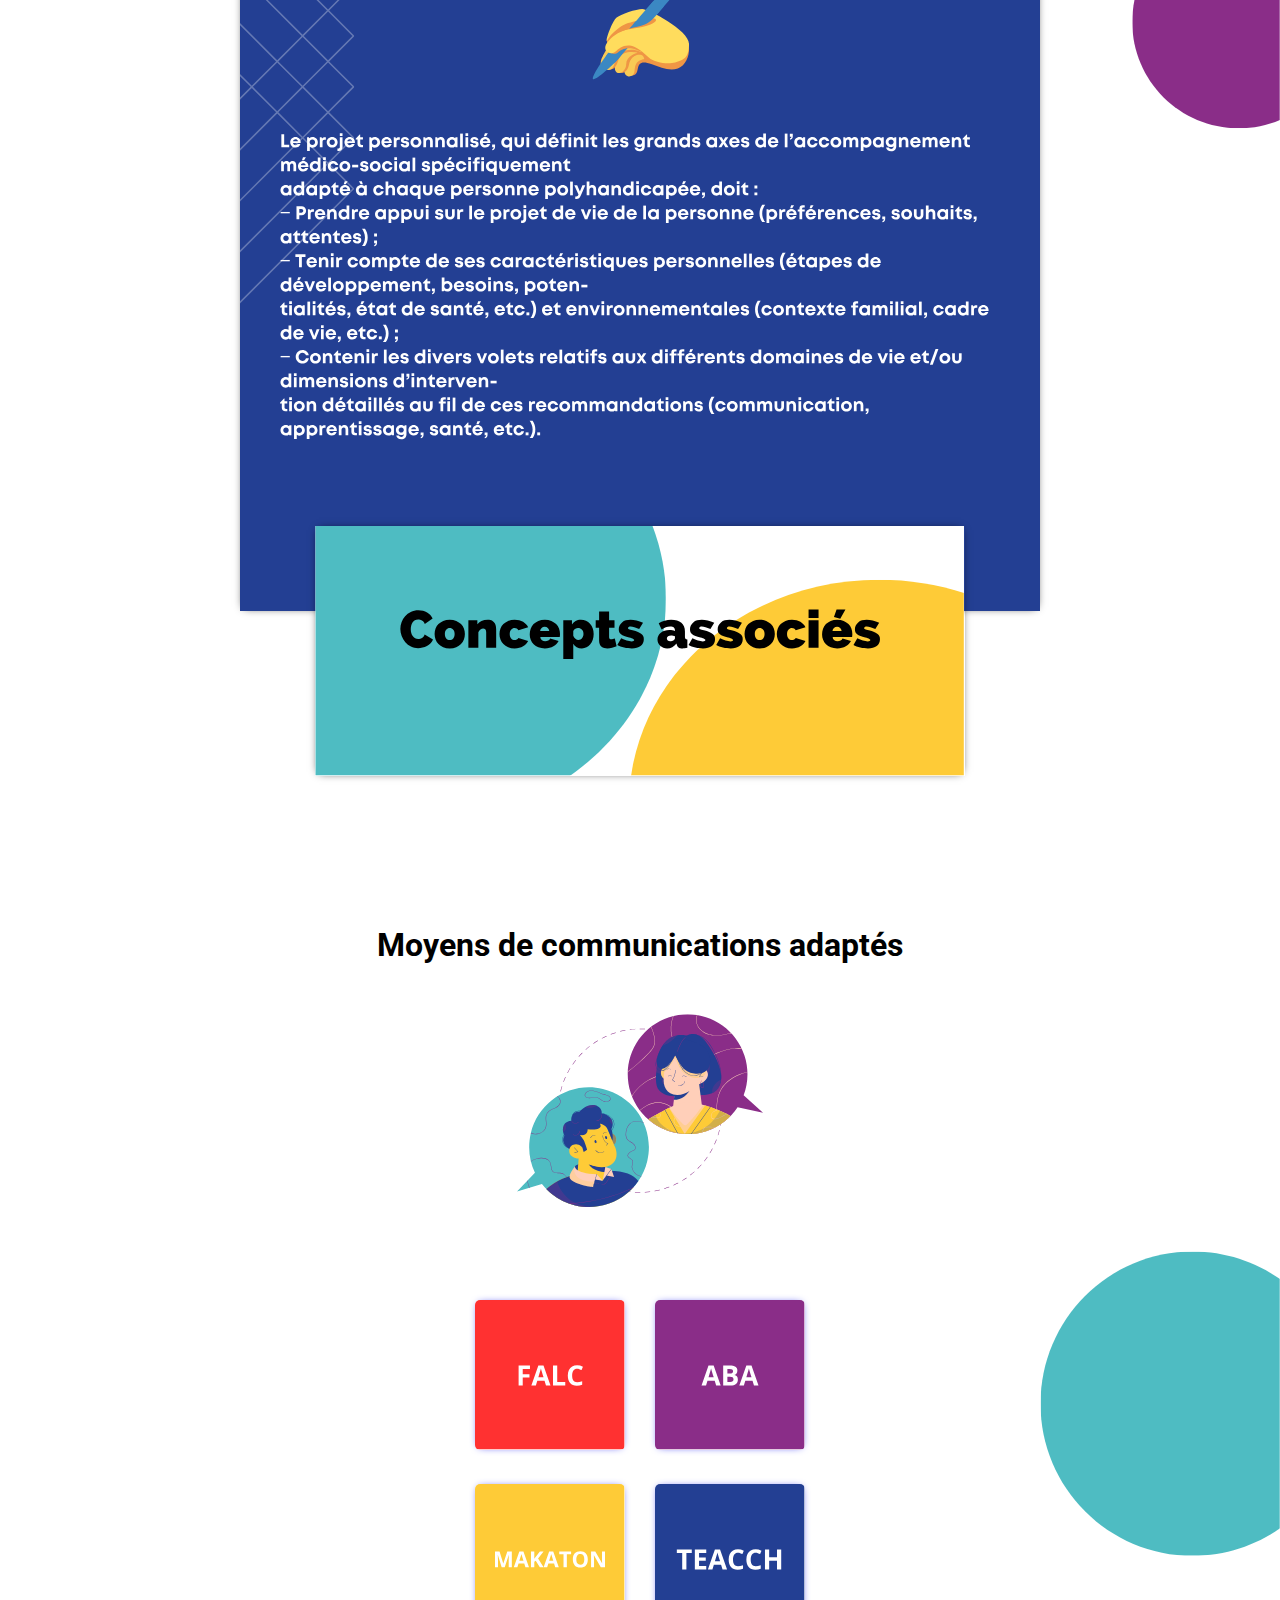
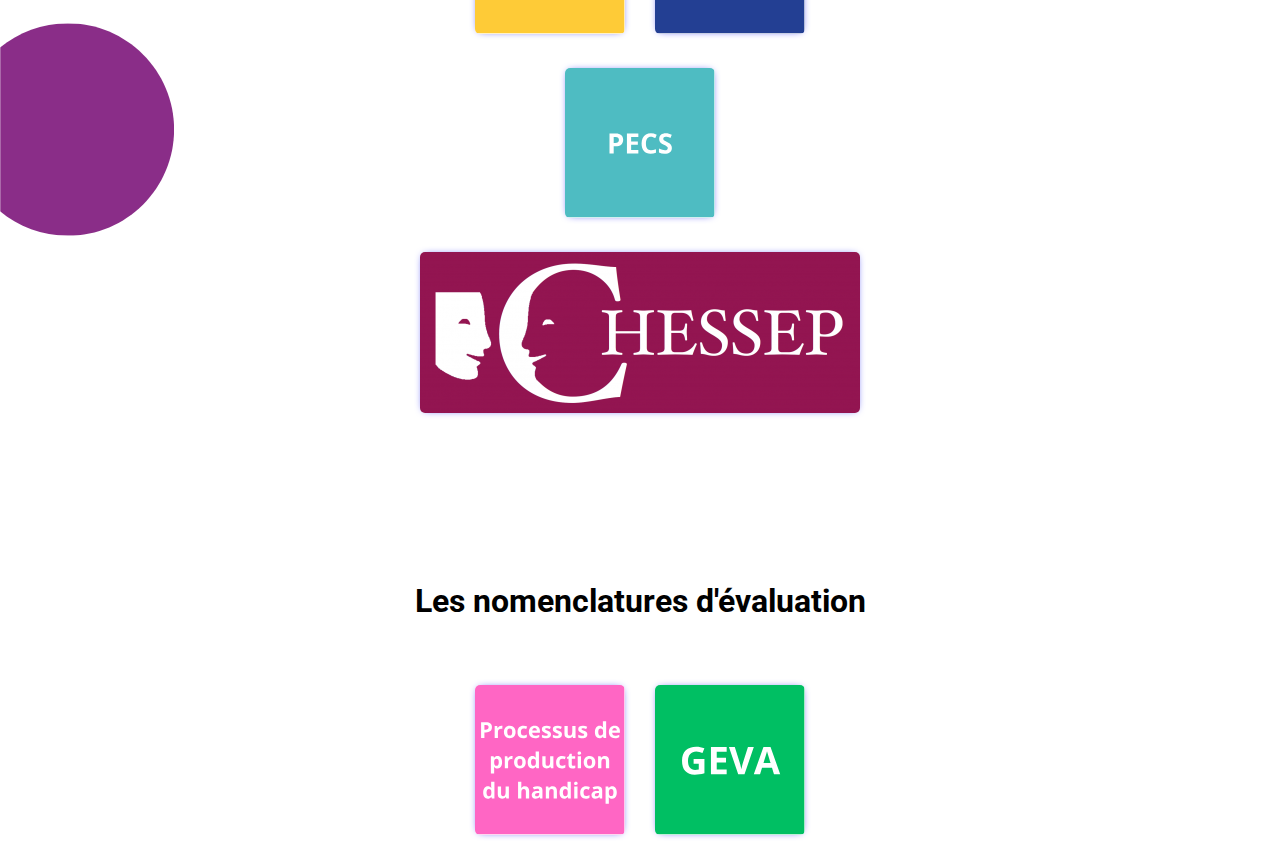
==== commit 04e0a760: "nouveau picto" ====
--- a/citoyen.html
+++ b/citoyen.html
@@ -3,11 +3,12 @@
     <meta charset="UTF-8">
     <meta name="viewport" content="width=device-width, initial-scale=1.0">
     <link rel="stylesheet" href="style_citoyen.css">
+  
     <link rel="preconnect" href="https://fonts.googleapis.com">
-<link rel="preconnect" href="https://fonts.gstatic.com" crossorigin>
-<link href="https://fonts.googleapis.com/css2?family=Roboto:wght@500&display=swap" rel="stylesheet">
+    <link rel="preconnect" href="https://fonts.gstatic.com" crossorigin>
+    <link href="https://fonts.googleapis.com/css2?family=Roboto:wght@500&display=swap" rel="stylesheet">
     <title>Analyse: recommandations et conceptualisation du projet de service</title>
-</head>
+   </head>
 <body>
     <header>
         <a href="index.html">
@@ -50,7 +51,7 @@
             </a>
         </li>
         <li>
-            <a href="https://www.makaton.fr/">
+            <a href="https://www.makaton.fr/decouvrir-le-makaton">
             <img src="img/Le MAKATON.svg" class="img_com">
             </a>
         </li>
@@ -64,10 +65,36 @@
             <img src="img/pecs.svg" class="img_com">
             </a>
         </li>
+        <li>
+            <a href="http://www.crunelle.com/1/chessep_969320.html">
+            <img src="img/chessep.png" class="img_com">
+            </a>
+        </li>
     </ul>
 
     </div>
 
+    <h1 class="sous-titres">Les nomenclatures d'évaluation</h1>
+
+   
+    <div class="li_com_container">
+    <ul class="li_com_img">
+        <li>
+            <a href="https://www.firah.org/upload/centre-ressources/approches-du-handicap/comprendre-pour-agir/pph.pdf">
+            <img src="img/PPH.svg" class="img_com">
+            </a>
+        </li>
+        <li>
+            <a href="https://www.cnsa.fr/documentation-et-donnees/formulaires/version-graphique-du-geva-et-son-manuel">
+            <img src="img/GEVA.svg" class="img_com">
+            </a>
+        </li>
+    </ul>
+
+    </div>
+
+   
+      
     <footer>
     
     </footer>
--- a/style_citoyen.css
+++ b/style_citoyen.css
@@ -151,4 +151,5 @@
     border-radius: 0.25rem;
     color: #fff;
     background-color: #1c4093;
-}+}
+
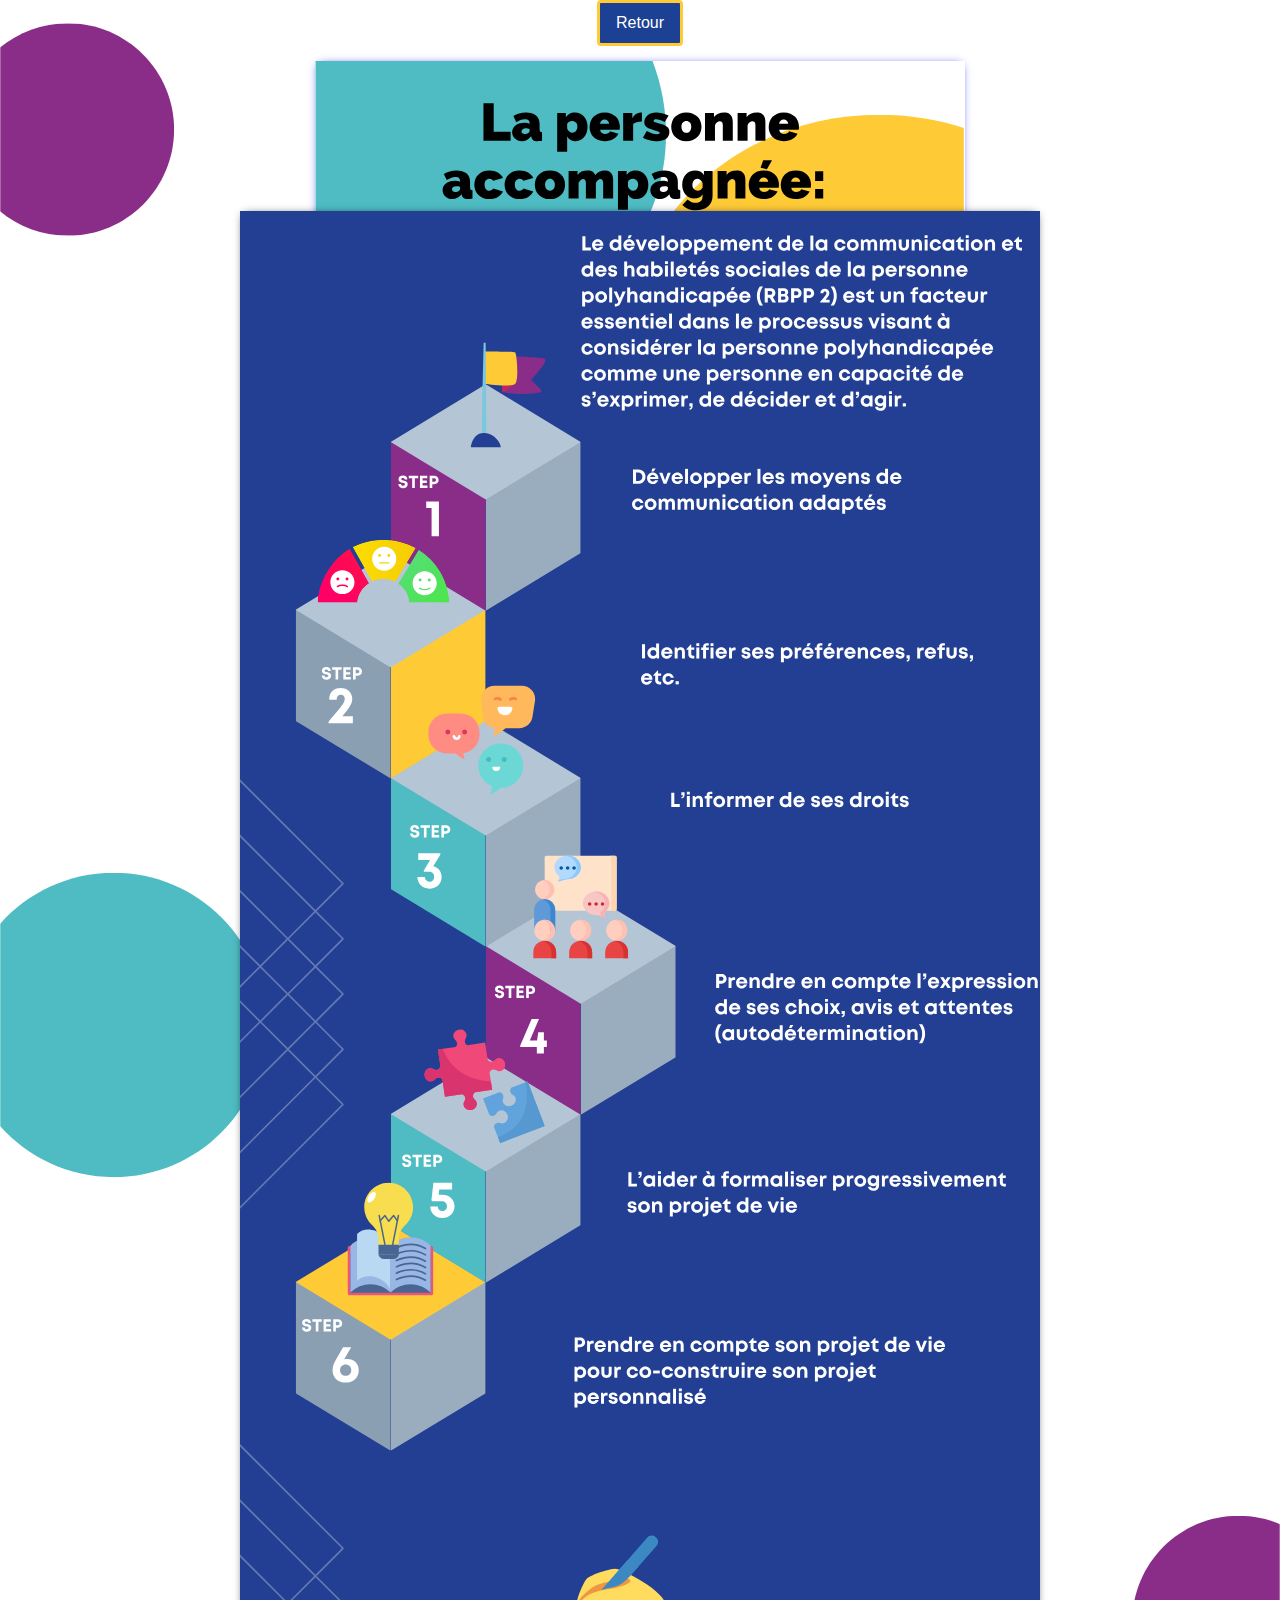
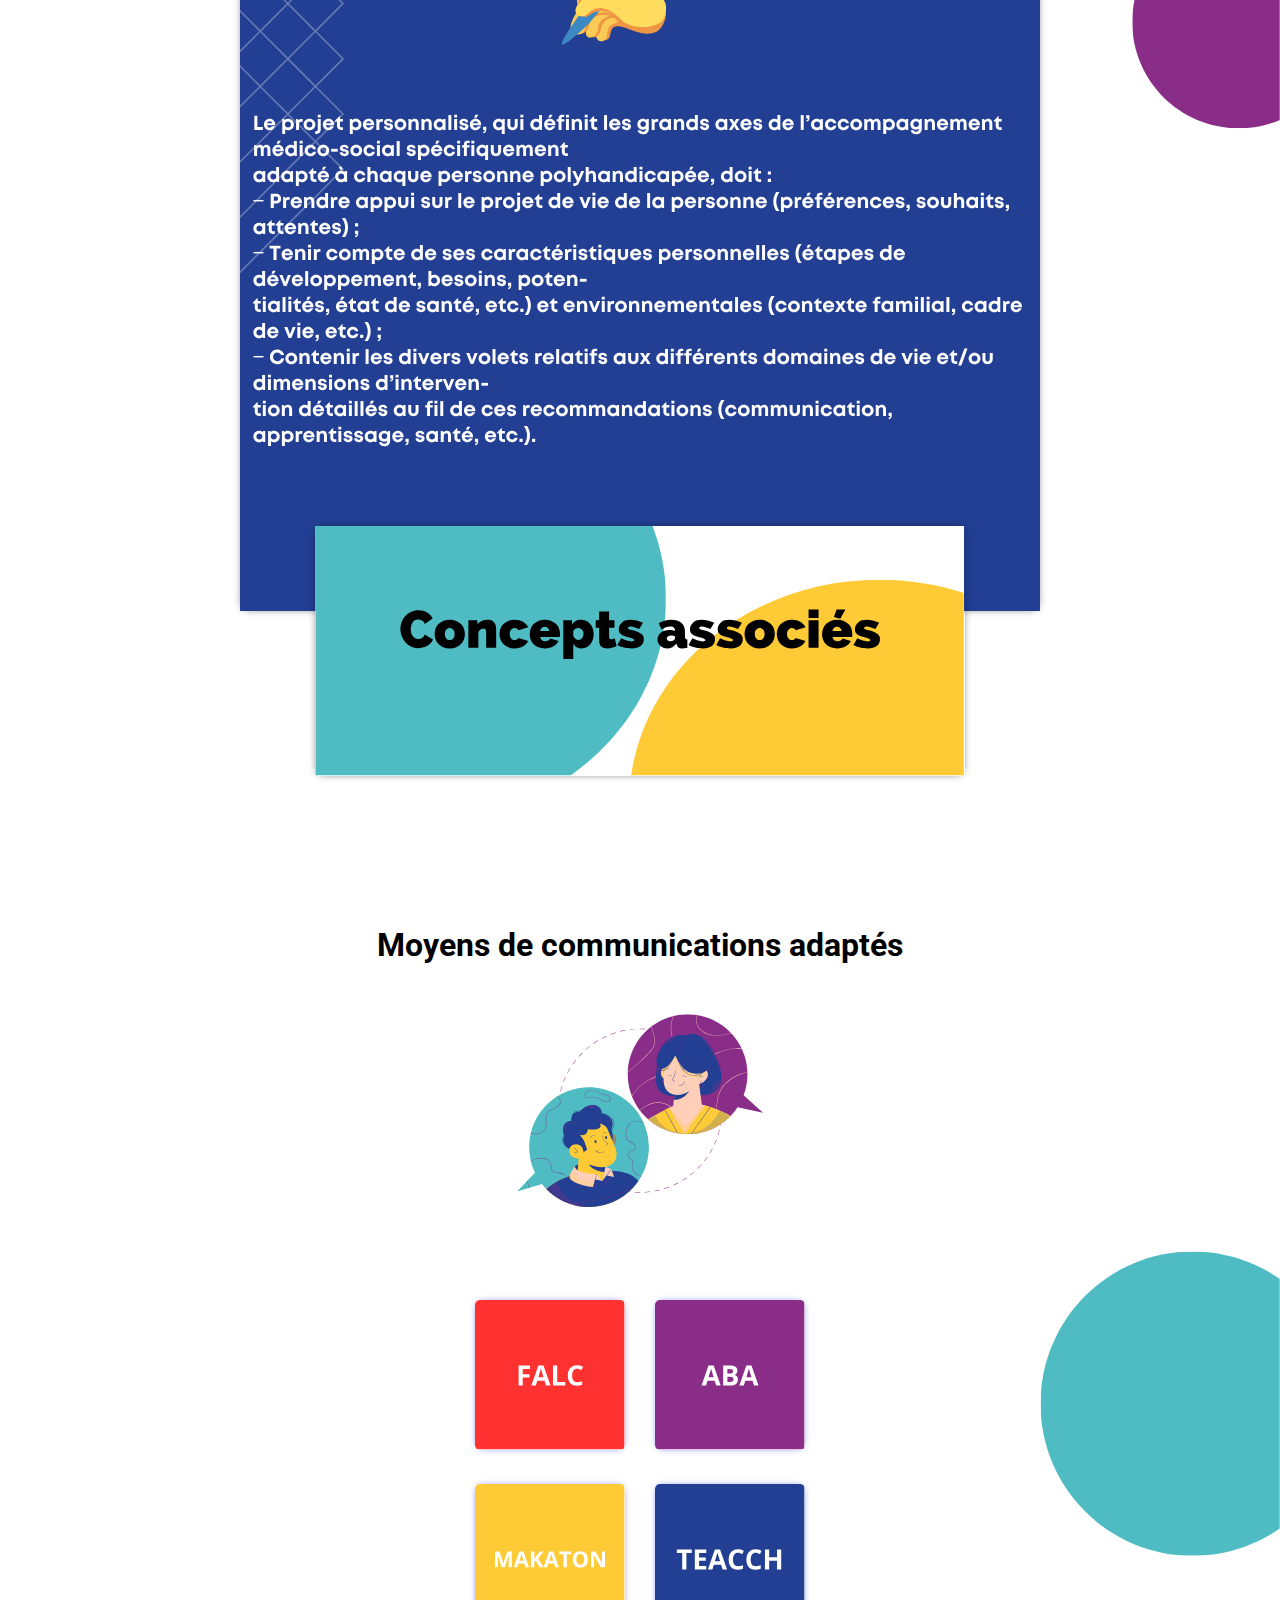
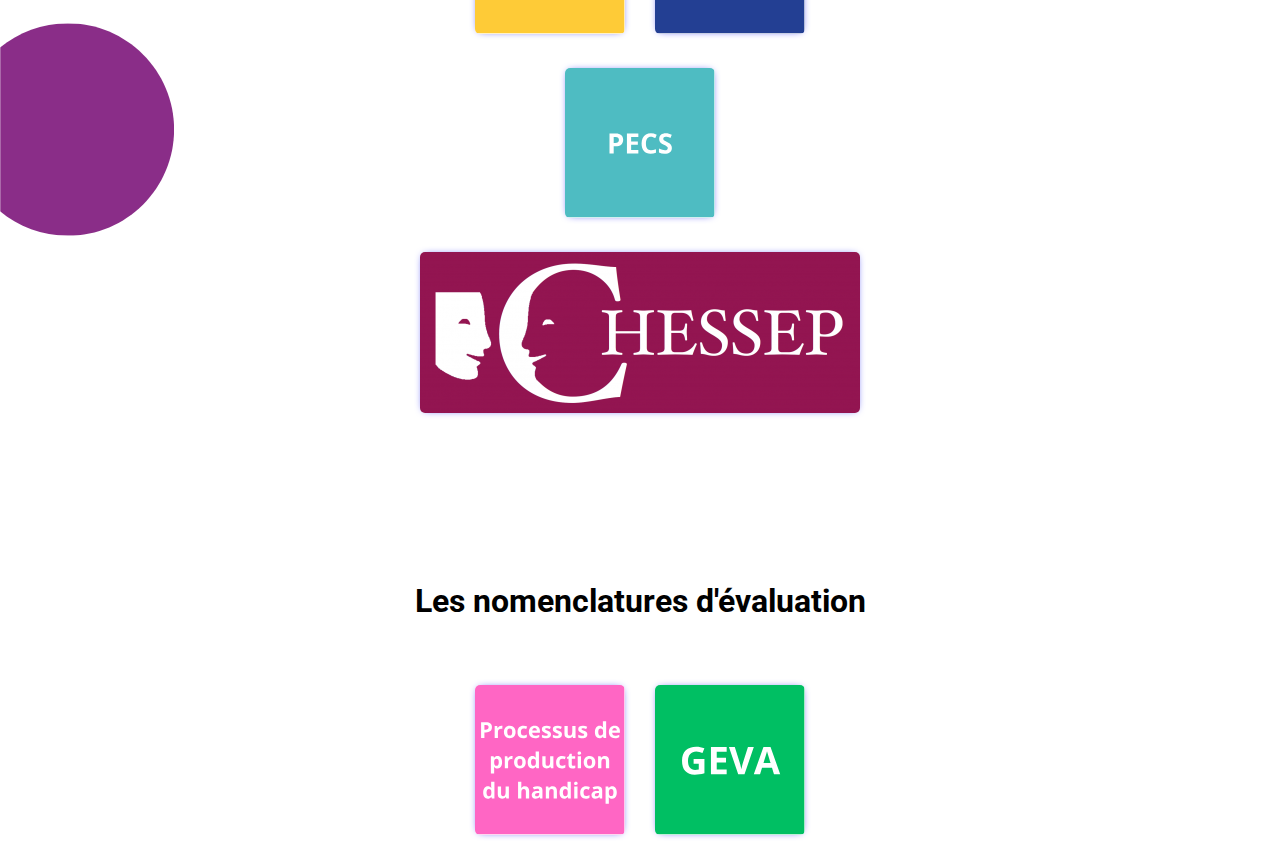
==== commit 8b70250f: "upd img" ====
--- a/citoyen.html
+++ b/citoyen.html
@@ -15,7 +15,7 @@
             <button class="btn_ressources">Retour</button>
         </a>
         <a href="index.html">
-            <img src="img/Title.svg" class="title">
+            <img src="img/title2.svg" class="title">
         </a> 
      </header>
 
--- a/style_citoyen.css
+++ b/style_citoyen.css
@@ -153,3 +153,69 @@
     background-color: #1c4093;
 }
 
+/* Media queries for different screen sizes */
+@media screen and (max-width: 900px) {
+  .title{
+    max-width: 100%; /* Full width on smaller screens */
+    width: calc(100% - 30px); /* Adjust width to account for padding */
+    height: auto;
+    margin:auto;
+  }
+  main{
+    display:block;
+    margin-top: 50px;
+  }
+  .image{
+    width:auto;
+    
+  }
+
+  footer{
+    display:flex;
+    align-items: center;
+    flex-direction: column;
+  }
+
+  .btn_ressources{
+    margin-bottom: 50px;
+    margin-top: 50px;
+  }
+  
+  .concepts{
+    max-width: 100%; /* Full width on smaller screens */
+    width: calc(100% - 30px); /* Adjust width to account for padding */
+    height: auto;
+  }
+
+  .img_citoyen{
+    max-width: 100%; /* Full width on smaller screens */
+    width: calc(100% - 30px); /* Adjust width to account for padding */
+    height: auto;
+    margin-top:50px
+  }
+
+  .sous-titres {
+    text-align:center;
+    }
+  
+    html{
+      background-image: none;
+    }
+
+    .img_citoyen_container{
+      height: auto;
+    }
+    .img_com{
+    max-width: 100%; /* Full width on smaller screens */
+    width: calc(100% - 5px); /* Adjust width to account for padding */
+    height: auto;
+    }
+
+    .li_com_container {
+      display: flex;
+      align-items: center;
+      justify-content: center;
+      margin-top: 50px;
+      margin-bottom: 50px;
+    }
+}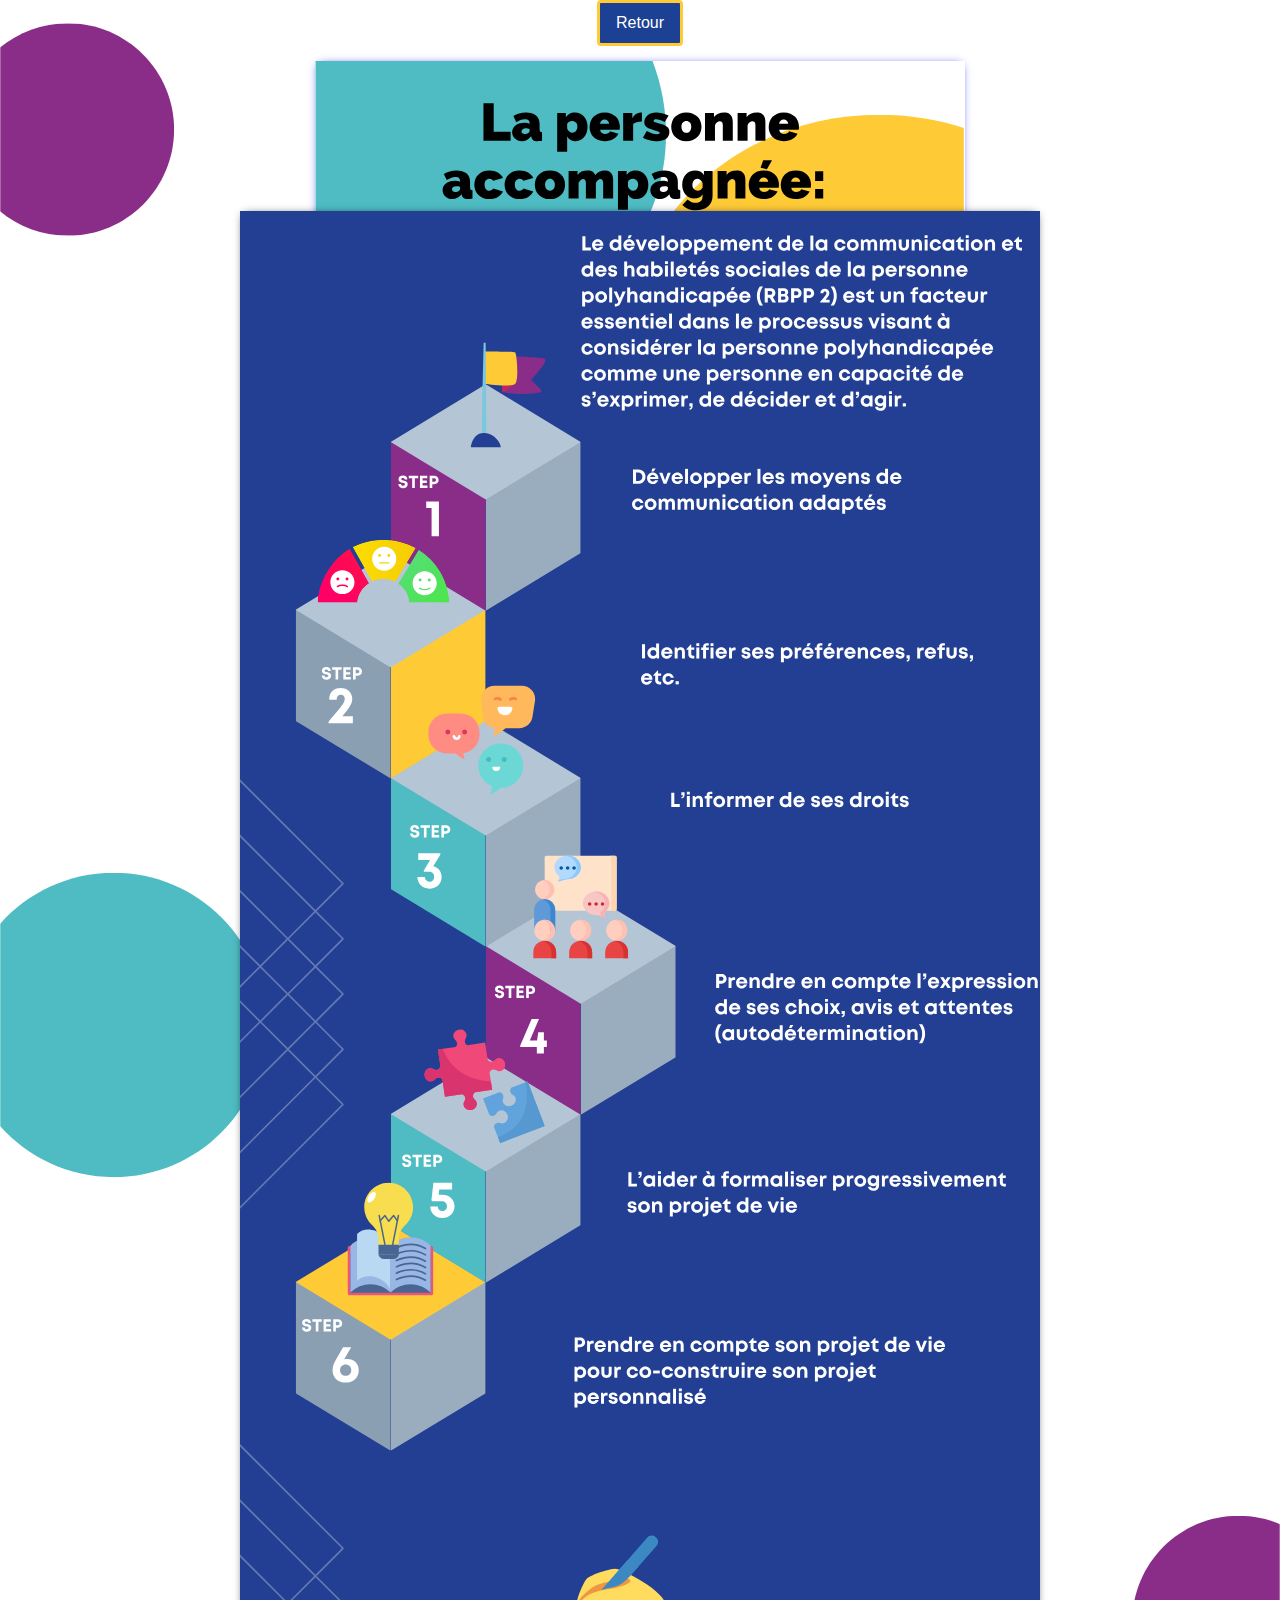
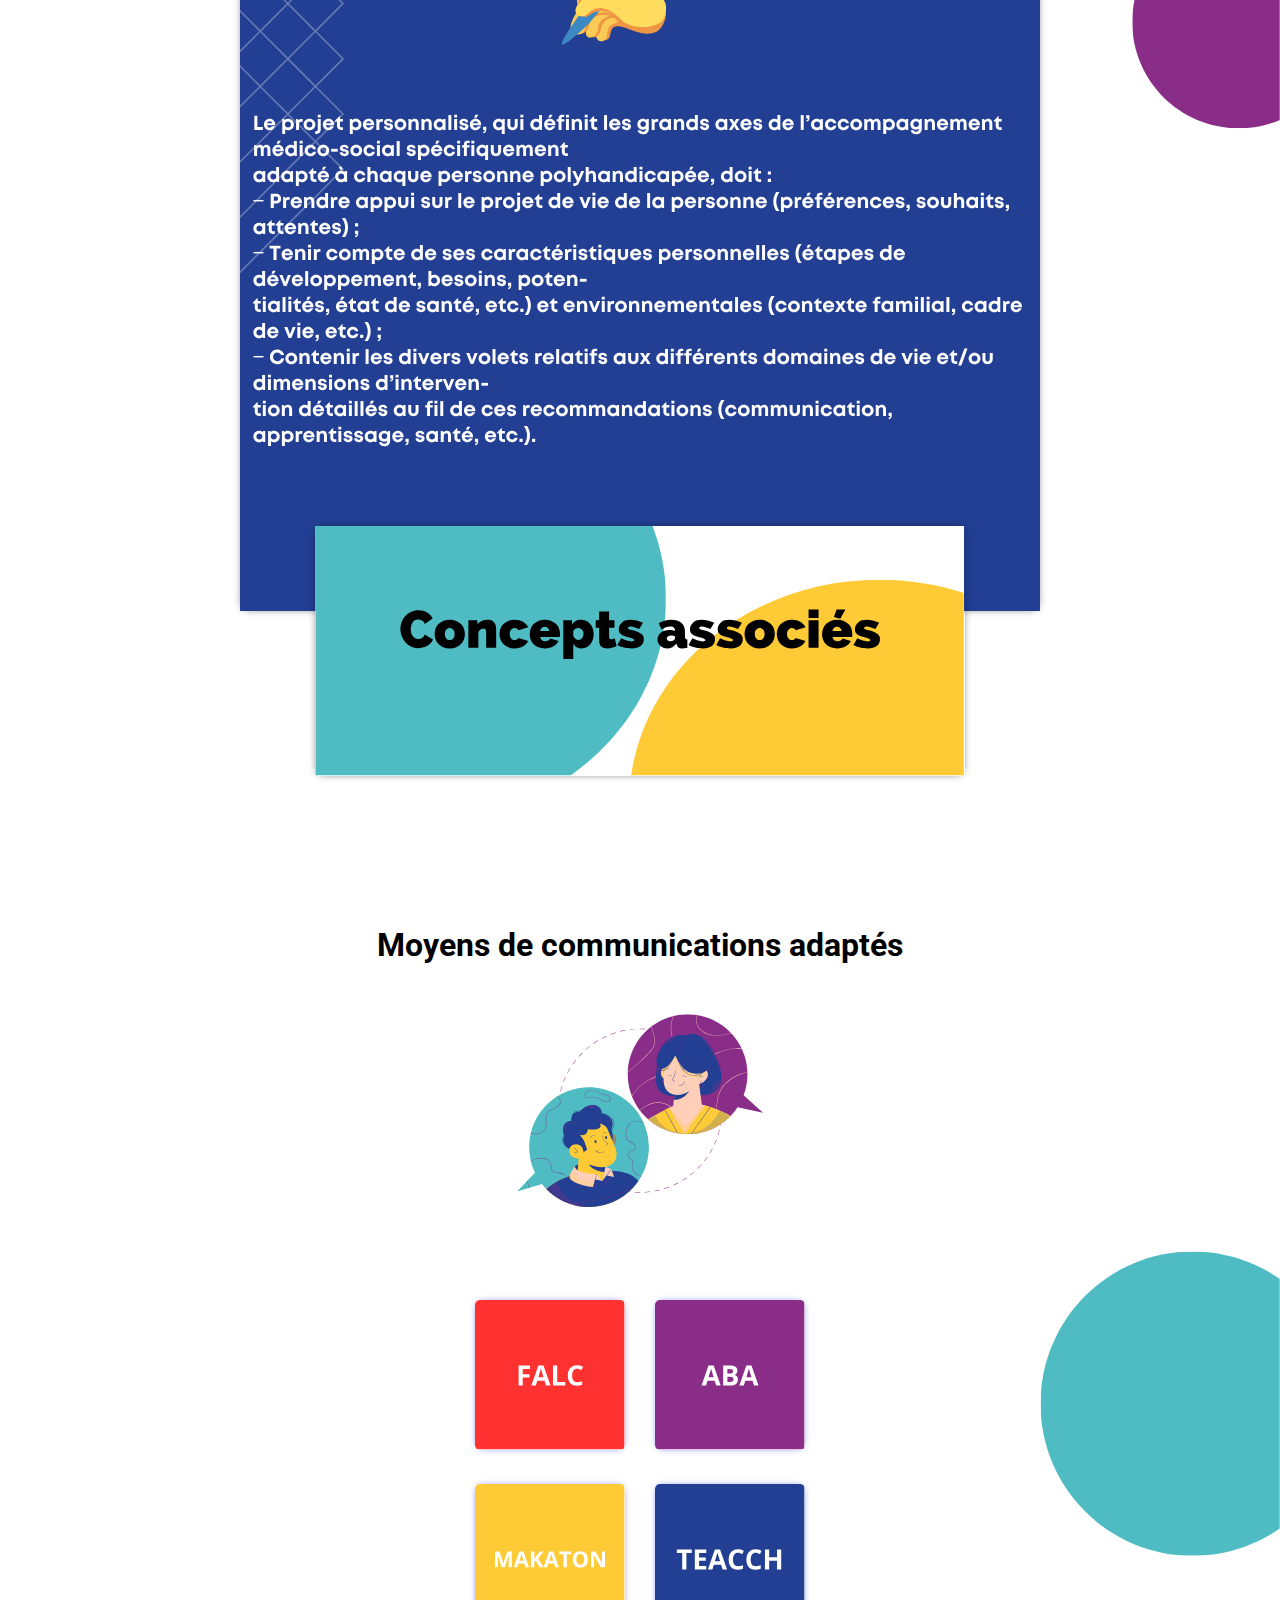
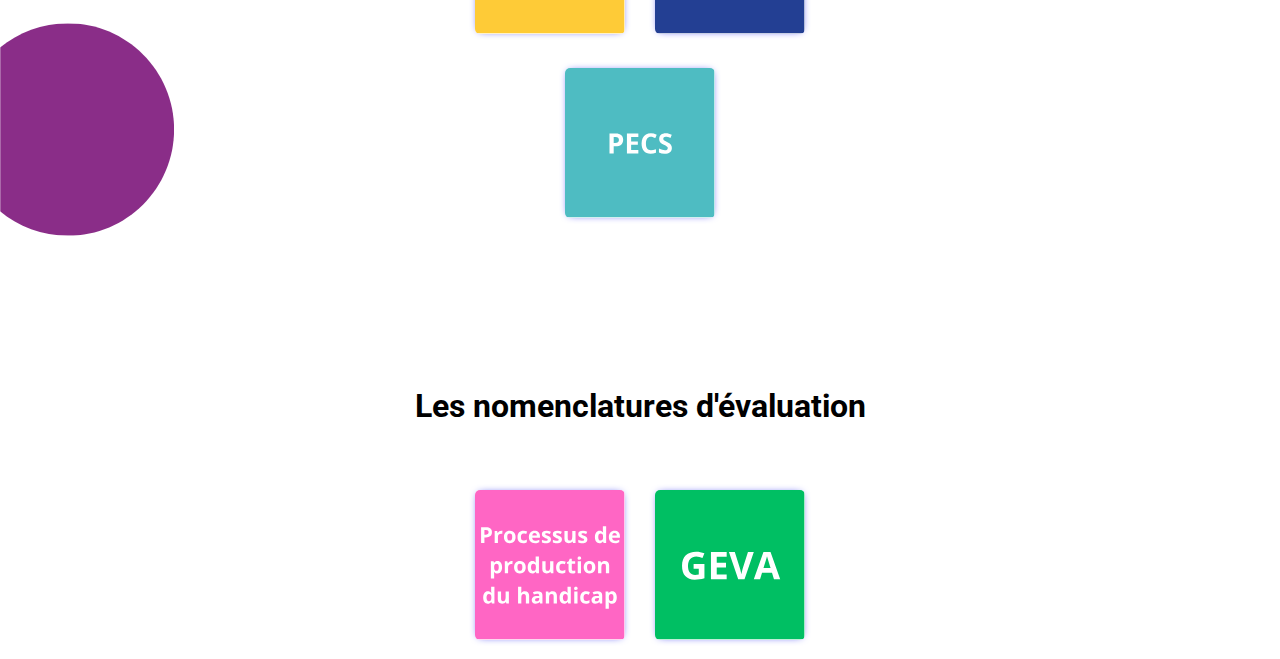
==== commit 9336f4b8: "quotidien concepts" ====
--- a/citoyen.html
+++ b/citoyen.html
@@ -65,11 +65,7 @@
             <img src="img/pecs.svg" class="img_com">
             </a>
         </li>
-        <li>
-            <a href="http://www.crunelle.com/1/chessep_969320.html">
-            <img src="img/chessep.png" class="img_com">
-            </a>
-        </li>
+        
     </ul>
 
     </div>
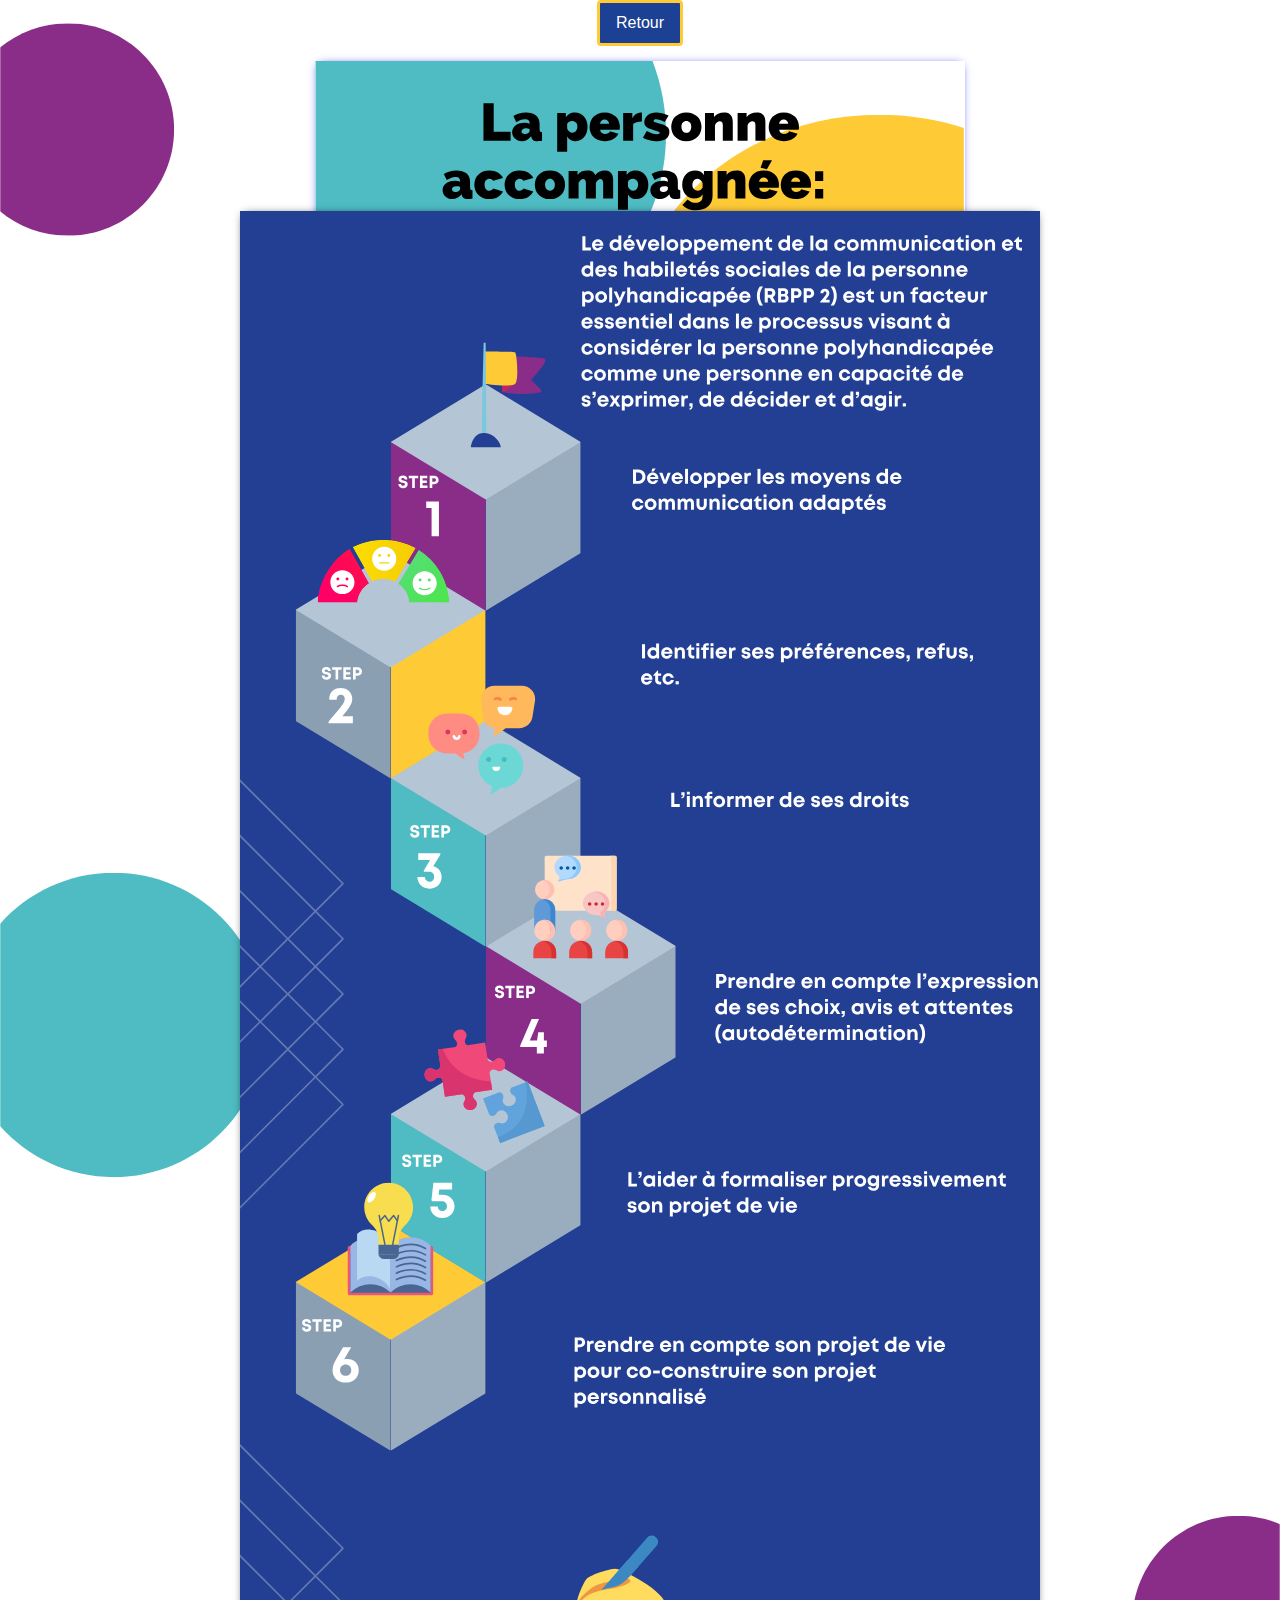
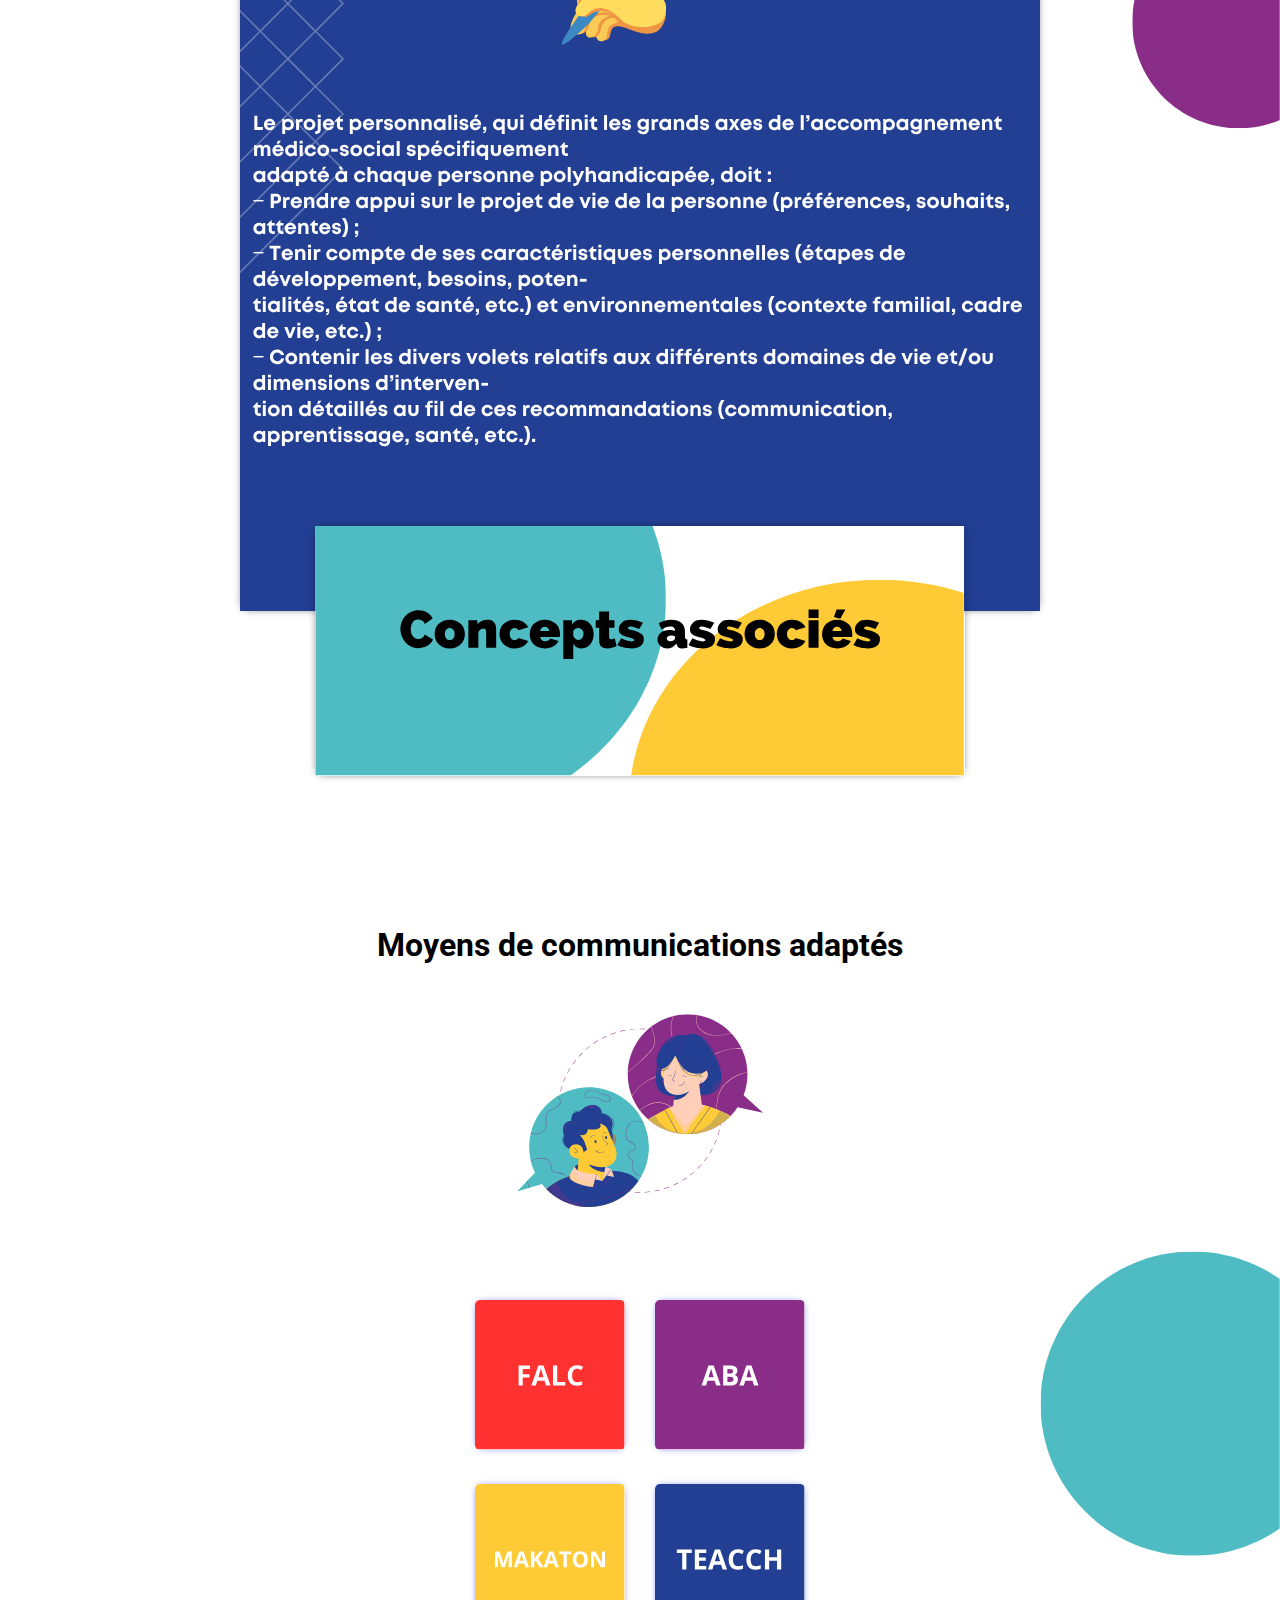
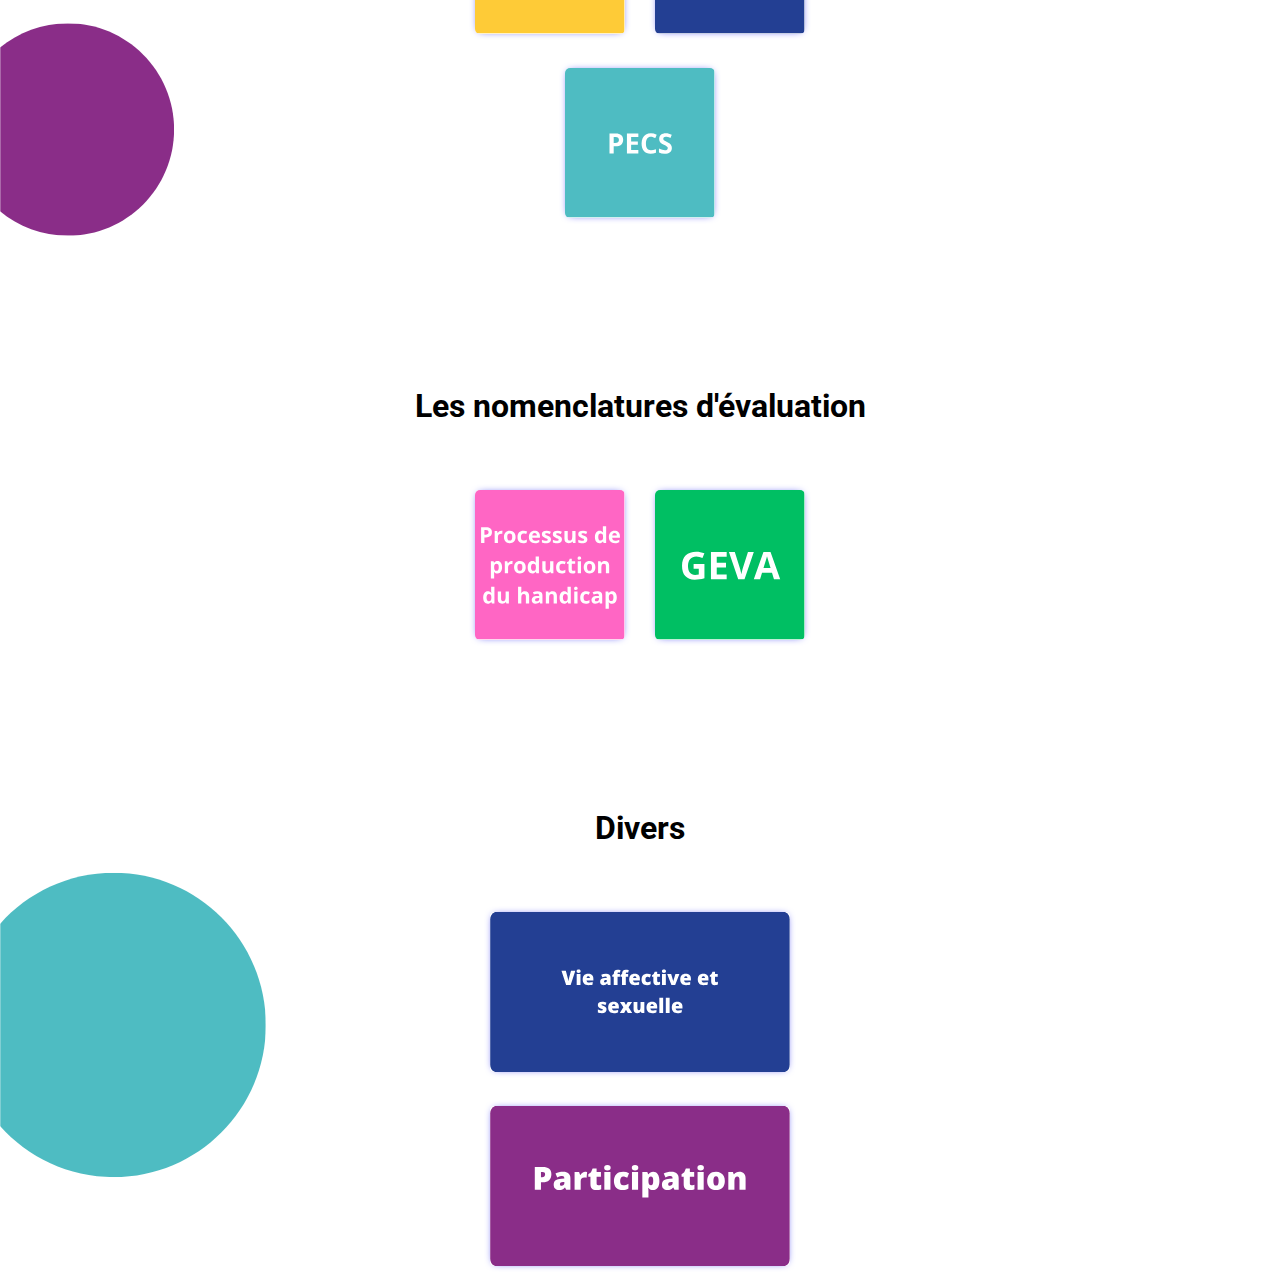
==== commit a7138513: "ajouts concepts" ====
--- a/citoyen.html
+++ b/citoyen.html
@@ -89,6 +89,24 @@
 
     </div>
 
+    <h1 class="sous-titres">Divers</h1>
+
+   
+    <div class="li_com_container">
+    <ul class="li_com_img">
+        <li>
+            <a href="https://www.has-sante.fr/jcms/p_3400386/fr/vie-affective-et-sexuelle-dans-le-cadre-de-l-accompagnement-des-essms-note-de-cadrage">
+            <img src="img/citoyen1.svg" class="img_com">
+            </a>
+        </li>
+        <li>
+            <a href="https://www.has-sante.fr/jcms/p_3394677/fr/soutenir-les-etablissements-et-services-sociaux-et-medico-sociaux-dans-le-recueil-du-point-de-vue-des-personnes-qu-ils-accompagnent-programme-pluriannuel-de-travail-note-de-cadrage">
+            <img src="img/citoyen2.svg" class="img_com">
+            </a>
+        </li>
+    </ul>
+
+    </div>
    
       
     <footer>
